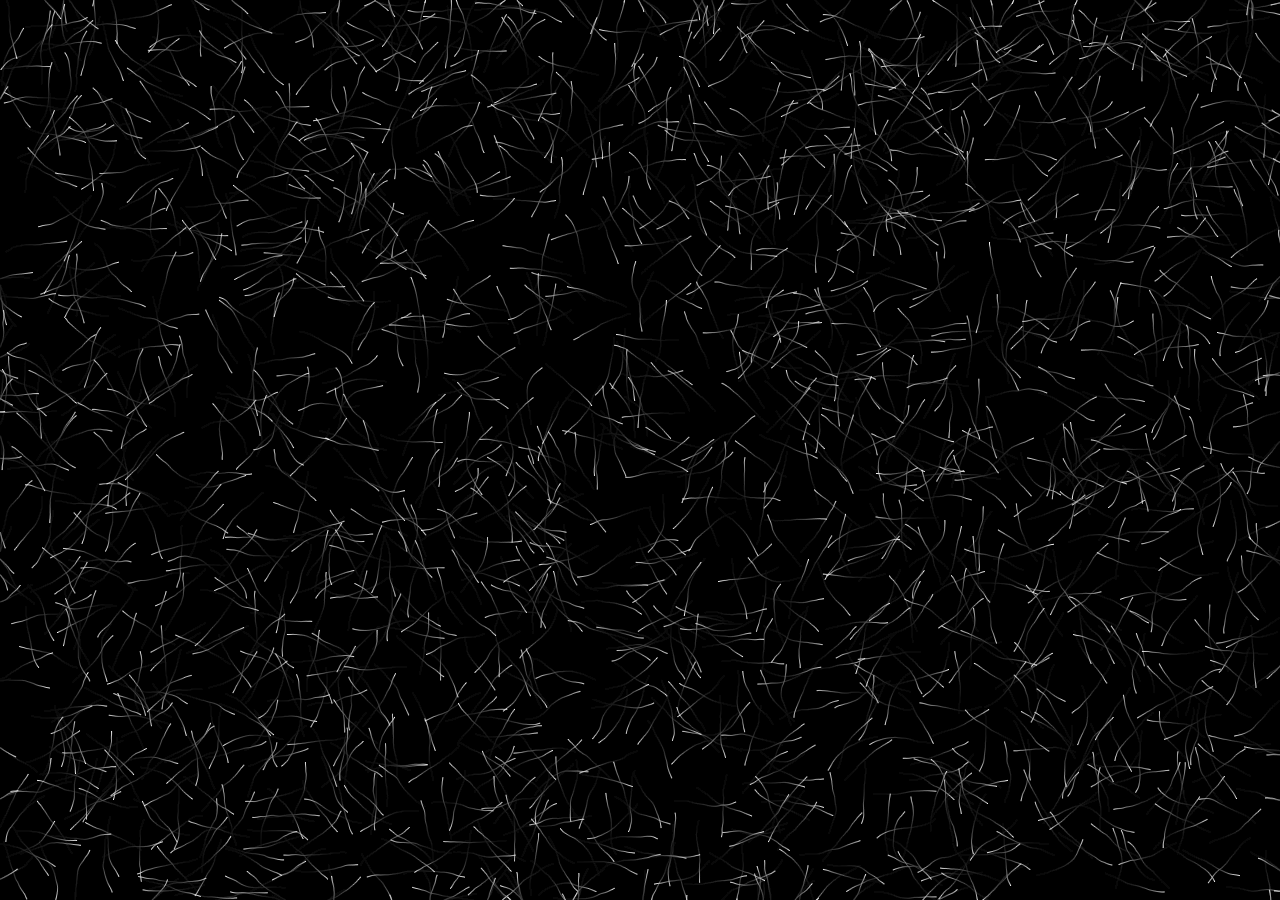
==== index.html @ c7ba84d1 "Create index.html" ====
<!DOCTYPE html>
<html>
<head>
  <style>
    body { margin:0; background:black; }
    canvas { display:block; }
  </style>
</head>
<body>
<canvas id="c"></canvas>
<script>
const canvas = document.getElementById("c");
const ctx = canvas.getContext("2d");

canvas.width = window.innerWidth;
canvas.height = window.innerHeight;

const agents = [];
const numAgents = 2000;

for(let i=0;i<numAgents;i++){
  agents.push({
    x: Math.random()*canvas.width,
    y: Math.random()*canvas.height,
    angle: Math.random()*Math.PI*2
  });
}

function update(){
  ctx.fillStyle = "rgba(0,0,0,0.05)";
  ctx.fillRect(0,0,canvas.width,canvas.height);

  ctx.fillStyle = "white";

  agents.forEach(a=>{
    a.x += Math.cos(a.angle);
    a.y += Math.sin(a.angle);

    if(a.x<0||a.x>canvas.width||a.y<0||a.y>canvas.height){
      a.angle += Math.PI;
    }

    a.angle += (Math.random()-0.5)*0.2;

    ctx.fillRect(a.x,a.y,1,1);
  });

  requestAnimationFrame(update);
}

update();
</script>
</body>
</html>
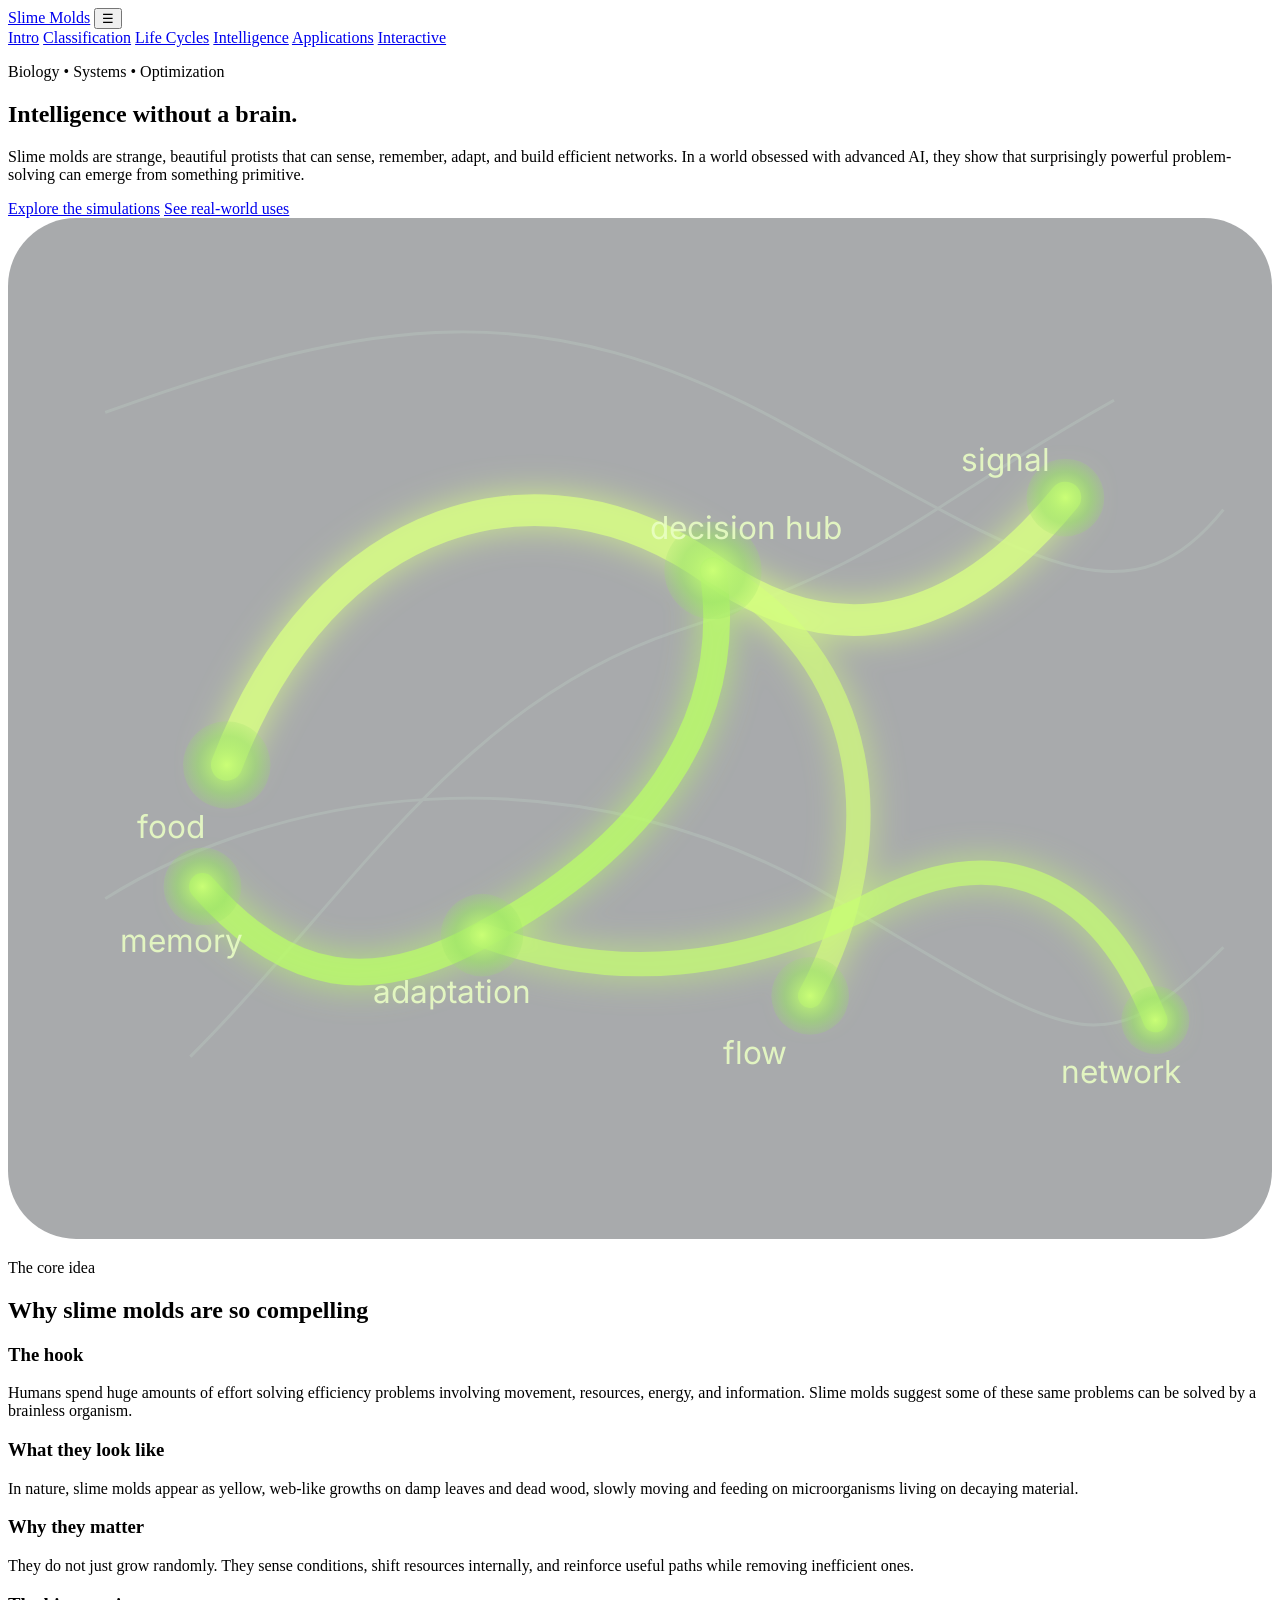
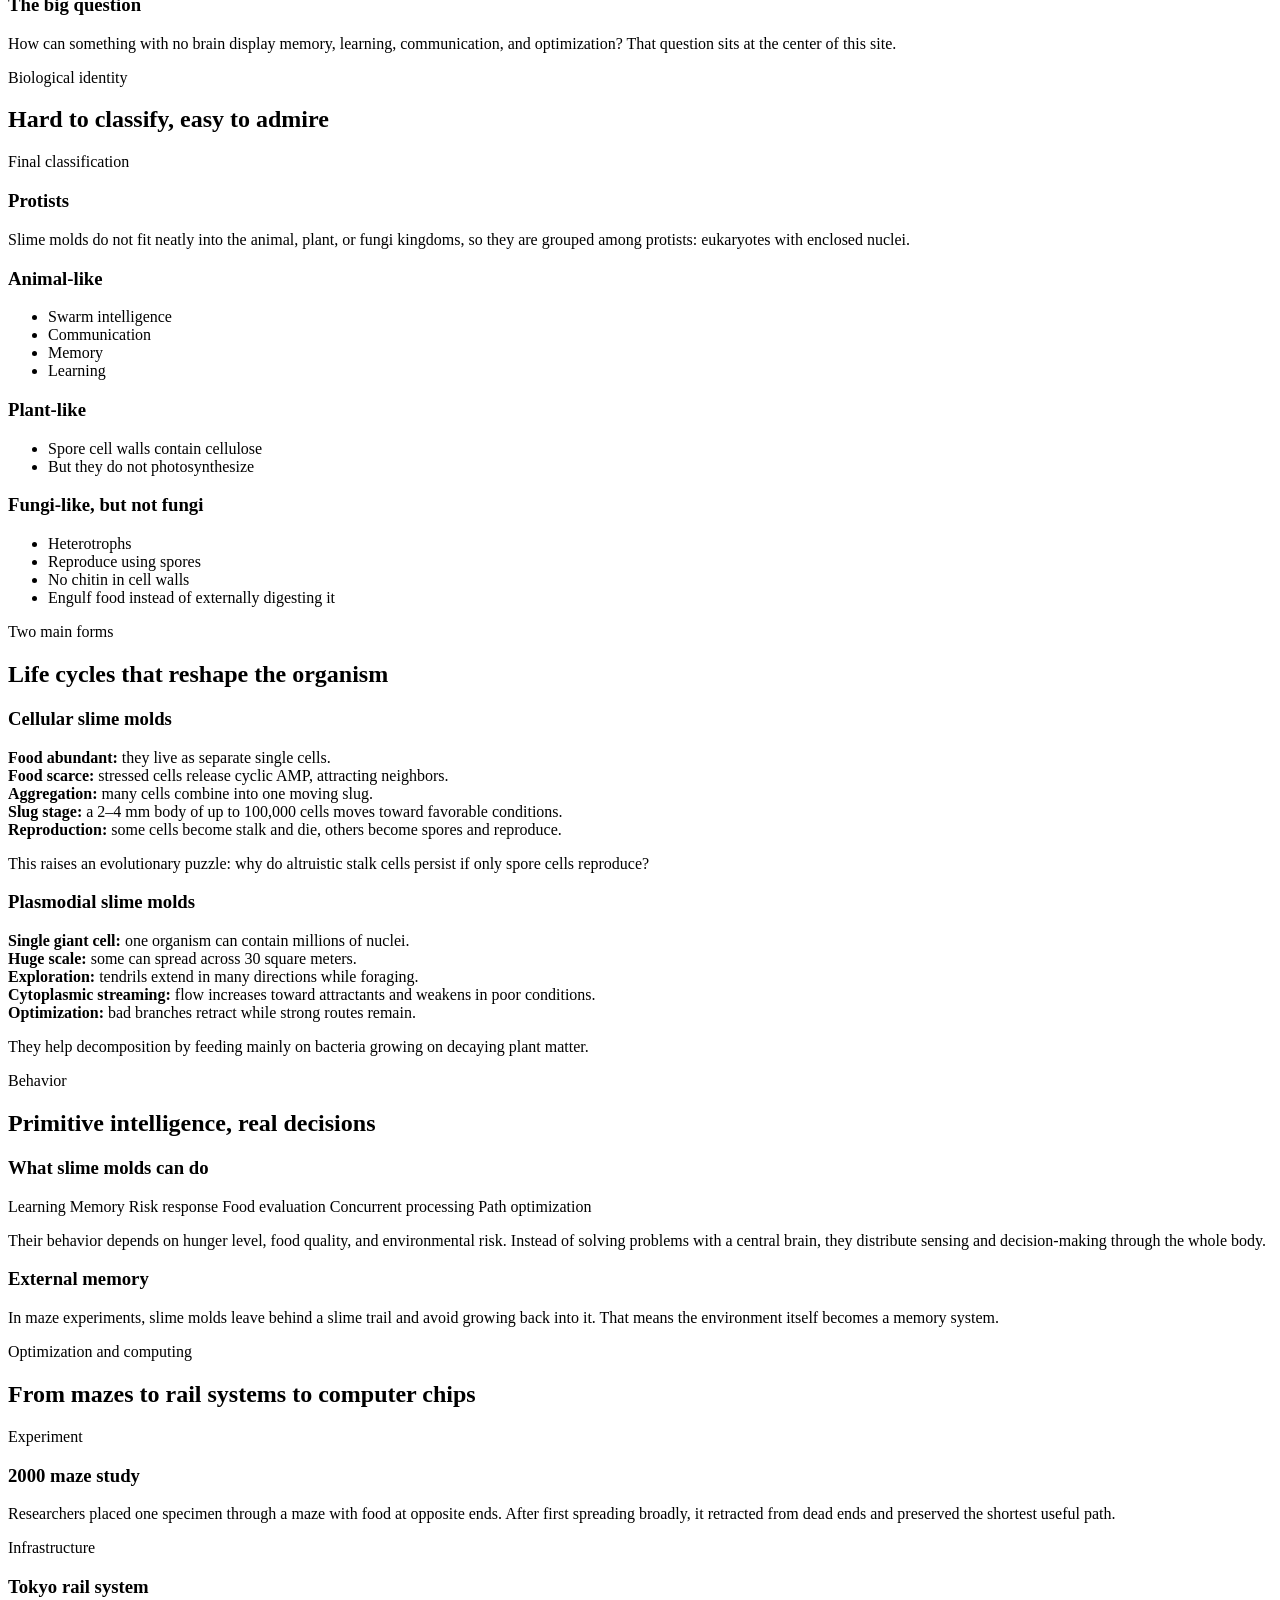
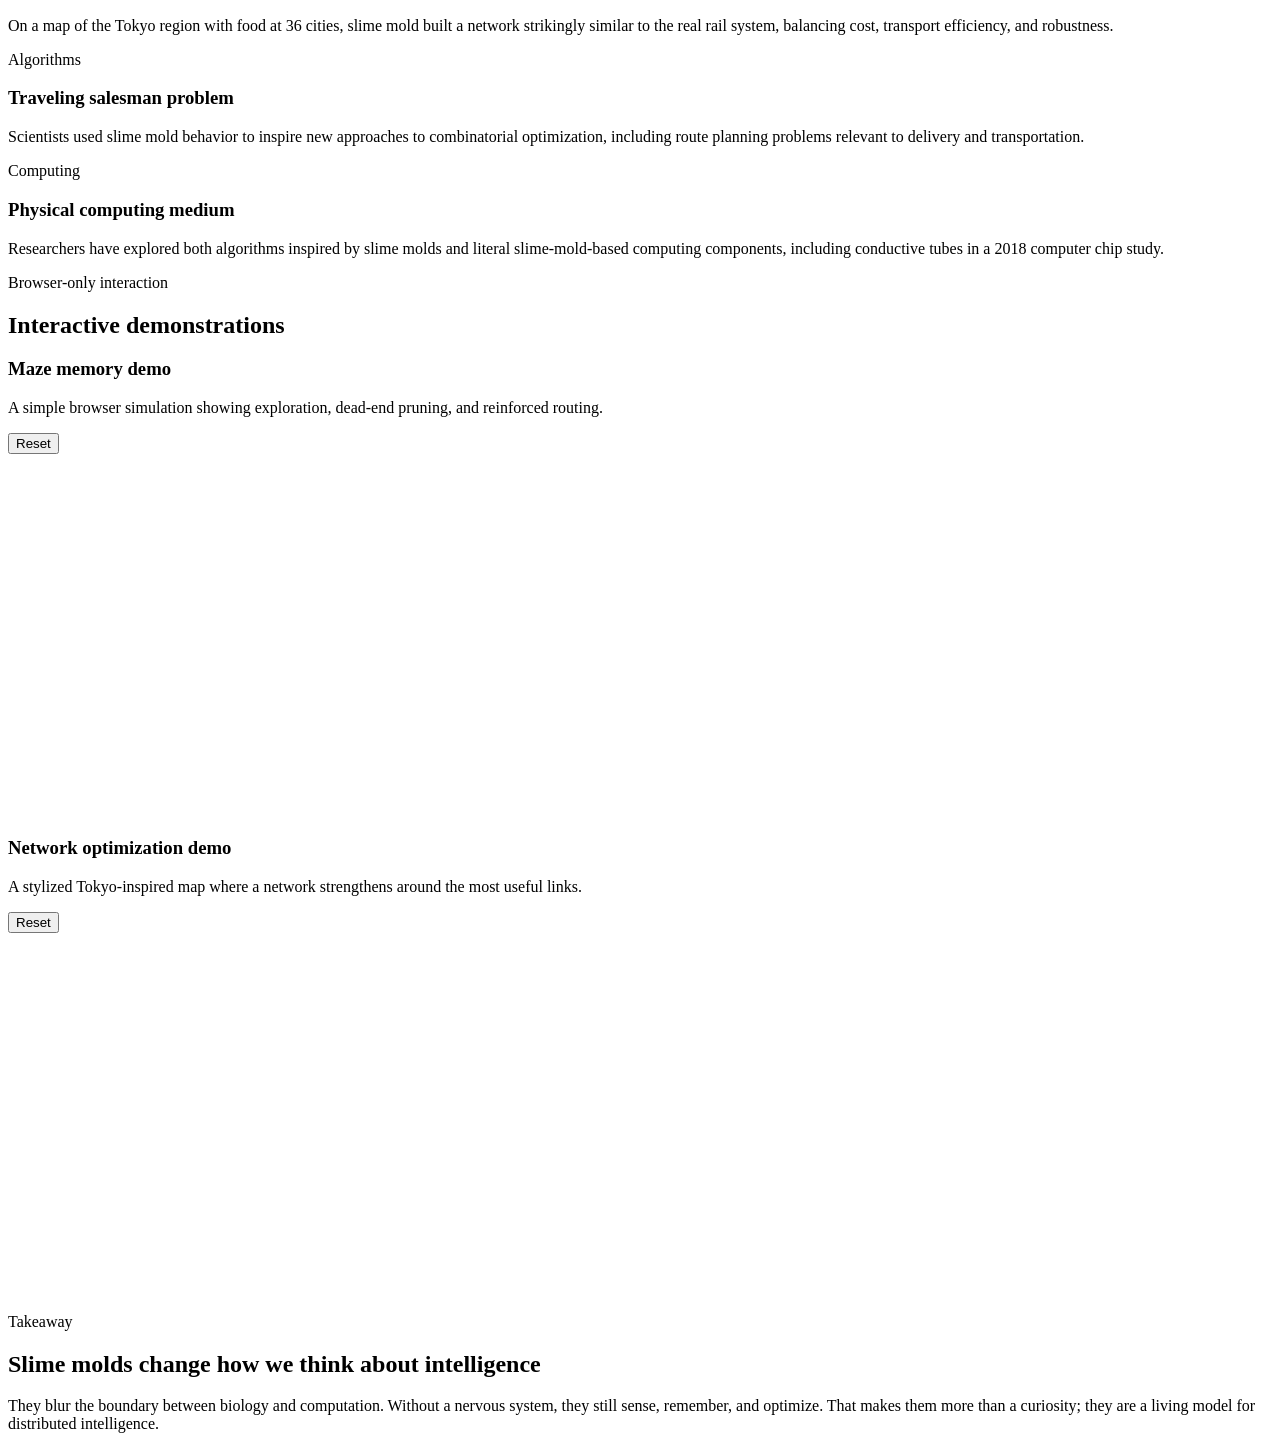
==== commit 193f468c: "Update index.html" ====
--- a/index.html
+++ b/index.html
@@ -1,54 +1,301 @@
 <!DOCTYPE html>
-<html>
+<html lang="en">
 <head>
-  <style>
-    body { margin:0; background:black; }
-    canvas { display:block; }
-  </style>
+  <meta charset="UTF-8" />
+  <meta name="viewport" content="width=device-width, initial-scale=1.0" />
+  <title>Slime Molds — Intelligence Without a Brain</title>
+  <meta name="description" content="A fully static GitHub Pages website about slime molds, their biology, intelligence, and real-world optimization applications." />
+  <link rel="preconnect" href="https://fonts.googleapis.com">
+  <link rel="preconnect" href="https://fonts.gstatic.com" crossorigin>
+  <link href="https://fonts.googleapis.com/css2?family=Inter:wght@400;500;600;700;800&display=swap" rel="stylesheet">
+  <link rel="stylesheet" href="style.css" />
 </head>
 <body>
-<canvas id="c"></canvas>
-<script>
-const canvas = document.getElementById("c");
-const ctx = canvas.getContext("2d");
-
-canvas.width = window.innerWidth;
-canvas.height = window.innerHeight;
-
-const agents = [];
-const numAgents = 2000;
-
-for(let i=0;i<numAgents;i++){
-  agents.push({
-    x: Math.random()*canvas.width,
-    y: Math.random()*canvas.height,
-    angle: Math.random()*Math.PI*2
-  });
-}
-
-function update(){
-  ctx.fillStyle = "rgba(0,0,0,0.05)";
-  ctx.fillRect(0,0,canvas.width,canvas.height);
-
-  ctx.fillStyle = "white";
-
-  agents.forEach(a=>{
-    a.x += Math.cos(a.angle);
-    a.y += Math.sin(a.angle);
-
-    if(a.x<0||a.x>canvas.width||a.y<0||a.y>canvas.height){
-      a.angle += Math.PI;
-    }
-
-    a.angle += (Math.random()-0.5)*0.2;
-
-    ctx.fillRect(a.x,a.y,1,1);
-  });
-
-  requestAnimationFrame(update);
-}
-
-update();
-</script>
+  <div class="page-glow page-glow-1"></div>
+  <div class="page-glow page-glow-2"></div>
+
+  <header class="site-header">
+    <a class="brand" href="#top">Slime Molds</a>
+    <button class="nav-toggle" id="navToggle" aria-label="Toggle navigation">☰</button>
+    <nav class="site-nav" id="siteNav">
+      <a href="#intro">Intro</a>
+      <a href="#classification">Classification</a>
+      <a href="#life-cycles">Life Cycles</a>
+      <a href="#intelligence">Intelligence</a>
+      <a href="#applications">Applications</a>
+      <a href="#interactive">Interactive</a>
+    </nav>
+  </header>
+
+  <main id="top">
+    <section class="hero section">
+      <div class="hero-copy">
+        <p class="eyebrow">Biology • Systems • Optimization</p>
+        <h1>Intelligence without a brain.</h1>
+        <p class="lead">
+          Slime molds are strange, beautiful protists that can sense, remember, adapt, and build efficient networks.
+          In a world obsessed with advanced AI, they show that surprisingly powerful problem-solving can emerge from something primitive.
+        </p>
+        <div class="hero-actions">
+          <a class="button button-primary" href="#interactive">Explore the simulations</a>
+          <a class="button button-secondary" href="#applications">See real-world uses</a>
+        </div>
+      </div>
+
+      <div class="hero-visual glass-card">
+        <svg viewBox="0 0 520 420" role="img" aria-label="Abstract slime mold network illustration" class="hero-svg">
+          <defs>
+            <radialGradient id="blobGlow" cx="50%" cy="50%" r="60%">
+              <stop offset="0%" stop-color="rgba(202,255,117,0.95)" />
+              <stop offset="55%" stop-color="rgba(151,224,102,0.55)" />
+              <stop offset="100%" stop-color="rgba(151,224,102,0)" />
+            </radialGradient>
+            <filter id="softGlow">
+              <feGaussianBlur stdDeviation="7" result="blur" />
+              <feMerge>
+                <feMergeNode in="blur" />
+                <feMergeNode in="SourceGraphic" />
+              </feMerge>
+            </filter>
+          </defs>
+
+          <rect width="520" height="420" rx="28" fill="rgba(6, 12, 18, 0.35)"></rect>
+          <g opacity="0.15">
+            <path d="M40 80 C150 40, 220 30, 320 85 S460 170, 500 120" fill="none" stroke="#d7ffe2" stroke-width="1.2"/>
+            <path d="M40 280 C120 230, 240 220, 340 280 S450 350, 500 300" fill="none" stroke="#d7ffe2" stroke-width="1.2"/>
+            <path d="M75 345 C140 280, 185 200, 275 170 S375 120, 455 75" fill="none" stroke="#d7ffe2" stroke-width="1.2"/>
+          </g>
+
+          <g filter="url(#softGlow)">
+            <path d="M90 225 C130 120, 220 95, 290 145 C340 180, 390 170, 435 115" fill="none" stroke="#d9ff84" stroke-width="13" stroke-linecap="round" opacity="0.75"/>
+            <path d="M290 145 C300 210, 260 260, 195 295 C150 320, 115 315, 80 275" fill="none" stroke="#bbff67" stroke-width="11" stroke-linecap="round" opacity="0.7"/>
+            <path d="M290 145 C355 180, 365 255, 330 320" fill="none" stroke="#d3ff7b" stroke-width="10" stroke-linecap="round" opacity="0.62"/>
+            <path d="M195 295 C250 315, 302 310, 360 280 C410 255, 450 275, 472 330" fill="none" stroke="#c7ff72" stroke-width="10" stroke-linecap="round" opacity="0.65"/>
+          </g>
+
+          <g>
+            <circle cx="90" cy="225" r="18" fill="url(#blobGlow)"></circle>
+            <circle cx="290" cy="145" r="20" fill="url(#blobGlow)"></circle>
+            <circle cx="435" cy="115" r="16" fill="url(#blobGlow)"></circle>
+            <circle cx="80" cy="275" r="16" fill="url(#blobGlow)"></circle>
+            <circle cx="195" cy="295" r="17" fill="url(#blobGlow)"></circle>
+            <circle cx="330" cy="320" r="16" fill="url(#blobGlow)"></circle>
+            <circle cx="472" cy="330" r="14" fill="url(#blobGlow)"></circle>
+          </g>
+
+          <g fill="#eaffc5" font-size="13" font-family="Inter, sans-serif" opacity="0.88">
+            <text x="53" y="255">food</text>
+            <text x="264" y="132">decision hub</text>
+            <text x="392" y="104">signal</text>
+            <text x="46" y="302">memory</text>
+            <text x="150" y="323">adaptation</text>
+            <text x="294" y="348">flow</text>
+            <text x="433" y="356">network</text>
+          </g>
+        </svg>
+      </div>
+    </section>
+
+    <section class="section" id="intro">
+      <div class="section-heading">
+        <p class="eyebrow">The core idea</p>
+        <h2>Why slime molds are so compelling</h2>
+      </div>
+      <div class="grid two-col">
+        <article class="glass-card feature-card">
+          <h3>The hook</h3>
+          <p>Humans spend huge amounts of effort solving efficiency problems involving movement, resources, energy, and information. Slime molds suggest some of these same problems can be solved by a brainless organism.</p>
+        </article>
+        <article class="glass-card feature-card">
+          <h3>What they look like</h3>
+          <p>In nature, slime molds appear as yellow, web-like growths on damp leaves and dead wood, slowly moving and feeding on microorganisms living on decaying material.</p>
+        </article>
+        <article class="glass-card feature-card">
+          <h3>Why they matter</h3>
+          <p>They do not just grow randomly. They sense conditions, shift resources internally, and reinforce useful paths while removing inefficient ones.</p>
+        </article>
+        <article class="glass-card feature-card">
+          <h3>The big question</h3>
+          <p>How can something with no brain display memory, learning, communication, and optimization? That question sits at the center of this site.</p>
+        </article>
+      </div>
+    </section>
+
+    <section class="section" id="classification">
+      <div class="section-heading">
+        <p class="eyebrow">Biological identity</p>
+        <h2>Hard to classify, easy to admire</h2>
+      </div>
+      <div class="classification-layout">
+        <div class="glass-card classification-center">
+          <span class="tiny-label">Final classification</span>
+          <h3>Protists</h3>
+          <p>Slime molds do not fit neatly into the animal, plant, or fungi kingdoms, so they are grouped among protists: eukaryotes with enclosed nuclei.</p>
+        </div>
+
+        <article class="glass-card orbit-card orbit-animal">
+          <h3>Animal-like</h3>
+          <ul>
+            <li>Swarm intelligence</li>
+            <li>Communication</li>
+            <li>Memory</li>
+            <li>Learning</li>
+          </ul>
+        </article>
+
+        <article class="glass-card orbit-card orbit-plant">
+          <h3>Plant-like</h3>
+          <ul>
+            <li>Spore cell walls contain cellulose</li>
+            <li>But they do not photosynthesize</li>
+          </ul>
+        </article>
+
+        <article class="glass-card orbit-card orbit-fungi">
+          <h3>Fungi-like, but not fungi</h3>
+          <ul>
+            <li>Heterotrophs</li>
+            <li>Reproduce using spores</li>
+            <li>No chitin in cell walls</li>
+            <li>Engulf food instead of externally digesting it</li>
+          </ul>
+        </article>
+      </div>
+    </section>
+
+    <section class="section" id="life-cycles">
+      <div class="section-heading">
+        <p class="eyebrow">Two main forms</p>
+        <h2>Life cycles that reshape the organism</h2>
+      </div>
+      <div class="grid two-col equal-height">
+        <article class="glass-card timeline-card">
+          <h3>Cellular slime molds</h3>
+          <div class="timeline">
+            <div class="timeline-item"><span class="timeline-dot"></span><div><strong>Food abundant:</strong> they live as separate single cells.</div></div>
+            <div class="timeline-item"><span class="timeline-dot"></span><div><strong>Food scarce:</strong> stressed cells release cyclic AMP, attracting neighbors.</div></div>
+            <div class="timeline-item"><span class="timeline-dot"></span><div><strong>Aggregation:</strong> many cells combine into one moving slug.</div></div>
+            <div class="timeline-item"><span class="timeline-dot"></span><div><strong>Slug stage:</strong> a 2–4 mm body of up to 100,000 cells moves toward favorable conditions.</div></div>
+            <div class="timeline-item"><span class="timeline-dot"></span><div><strong>Reproduction:</strong> some cells become stalk and die, others become spores and reproduce.</div></div>
+          </div>
+          <p class="small-note">This raises an evolutionary puzzle: why do altruistic stalk cells persist if only spore cells reproduce?</p>
+        </article>
+
+        <article class="glass-card timeline-card">
+          <h3>Plasmodial slime molds</h3>
+          <div class="timeline">
+            <div class="timeline-item"><span class="timeline-dot"></span><div><strong>Single giant cell:</strong> one organism can contain millions of nuclei.</div></div>
+            <div class="timeline-item"><span class="timeline-dot"></span><div><strong>Huge scale:</strong> some can spread across 30 square meters.</div></div>
+            <div class="timeline-item"><span class="timeline-dot"></span><div><strong>Exploration:</strong> tendrils extend in many directions while foraging.</div></div>
+            <div class="timeline-item"><span class="timeline-dot"></span><div><strong>Cytoplasmic streaming:</strong> flow increases toward attractants and weakens in poor conditions.</div></div>
+            <div class="timeline-item"><span class="timeline-dot"></span><div><strong>Optimization:</strong> bad branches retract while strong routes remain.</div></div>
+          </div>
+          <p class="small-note">They help decomposition by feeding mainly on bacteria growing on decaying plant matter.</p>
+        </article>
+      </div>
+    </section>
+
+    <section class="section" id="intelligence">
+      <div class="section-heading">
+        <p class="eyebrow">Behavior</p>
+        <h2>Primitive intelligence, real decisions</h2>
+      </div>
+      <div class="intelligence-panel glass-card">
+        <div>
+          <h3>What slime molds can do</h3>
+          <div class="tag-row">
+            <span class="tag">Learning</span>
+            <span class="tag">Memory</span>
+            <span class="tag">Risk response</span>
+            <span class="tag">Food evaluation</span>
+            <span class="tag">Concurrent processing</span>
+            <span class="tag">Path optimization</span>
+          </div>
+          <p>
+            Their behavior depends on hunger level, food quality, and environmental risk. Instead of solving problems with a central brain,
+            they distribute sensing and decision-making through the whole body.
+          </p>
+        </div>
+        <div class="memory-box">
+          <h3>External memory</h3>
+          <p>
+            In maze experiments, slime molds leave behind a slime trail and avoid growing back into it. That means the environment itself becomes a memory system.
+          </p>
+        </div>
+      </div>
+    </section>
+
+    <section class="section" id="applications">
+      <div class="section-heading">
+        <p class="eyebrow">Optimization and computing</p>
+        <h2>From mazes to rail systems to computer chips</h2>
+      </div>
+      <div class="applications-grid">
+        <article class="glass-card app-card">
+          <span class="tiny-label">Experiment</span>
+          <h3>2000 maze study</h3>
+          <p>Researchers placed one specimen through a maze with food at opposite ends. After first spreading broadly, it retracted from dead ends and preserved the shortest useful path.</p>
+        </article>
+        <article class="glass-card app-card">
+          <span class="tiny-label">Infrastructure</span>
+          <h3>Tokyo rail system</h3>
+          <p>On a map of the Tokyo region with food at 36 cities, slime mold built a network strikingly similar to the real rail system, balancing cost, transport efficiency, and robustness.</p>
+        </article>
+        <article class="glass-card app-card">
+          <span class="tiny-label">Algorithms</span>
+          <h3>Traveling salesman problem</h3>
+          <p>Scientists used slime mold behavior to inspire new approaches to combinatorial optimization, including route planning problems relevant to delivery and transportation.</p>
+        </article>
+        <article class="glass-card app-card">
+          <span class="tiny-label">Computing</span>
+          <h3>Physical computing medium</h3>
+          <p>Researchers have explored both algorithms inspired by slime molds and literal slime-mold-based computing components, including conductive tubes in a 2018 computer chip study.</p>
+        </article>
+      </div>
+    </section>
+
+    <section class="section" id="interactive">
+      <div class="section-heading">
+        <p class="eyebrow">Browser-only interaction</p>
+        <h2>Interactive demonstrations</h2>
+      </div>
+
+      <div class="grid two-col equal-height">
+        <article class="glass-card interactive-card">
+          <div class="card-topline">
+            <div>
+              <h3>Maze memory demo</h3>
+              <p class="small-note">A simple browser simulation showing exploration, dead-end pruning, and reinforced routing.</p>
+            </div>
+            <button class="button button-secondary small-button" id="resetMaze">Reset</button>
+          </div>
+          <canvas id="mazeCanvas" width="540" height="360" aria-label="Maze simulation canvas"></canvas>
+        </article>
+
+        <article class="glass-card interactive-card">
+          <div class="card-topline">
+            <div>
+              <h3>Network optimization demo</h3>
+              <p class="small-note">A stylized Tokyo-inspired map where a network strengthens around the most useful links.</p>
+            </div>
+            <button class="button button-secondary small-button" id="resetNetwork">Reset</button>
+          </div>
+          <canvas id="networkCanvas" width="540" height="360" aria-label="Network optimization canvas"></canvas>
+        </article>
+      </div>
+    </section>
+
+    <section class="section conclusion">
+      <div class="glass-card conclusion-card">
+        <p class="eyebrow">Takeaway</p>
+        <h2>Slime molds change how we think about intelligence</h2>
+        <p>
+          They blur the boundary between biology and computation. Without a nervous system, they still sense, remember, and optimize. That makes them more than a curiosity; they are a living model for distributed intelligence.
+        </p>
+      </div>
+    </section>
+  </main>
+
+  <script src="script.js"></script>
 </body>
 </html>
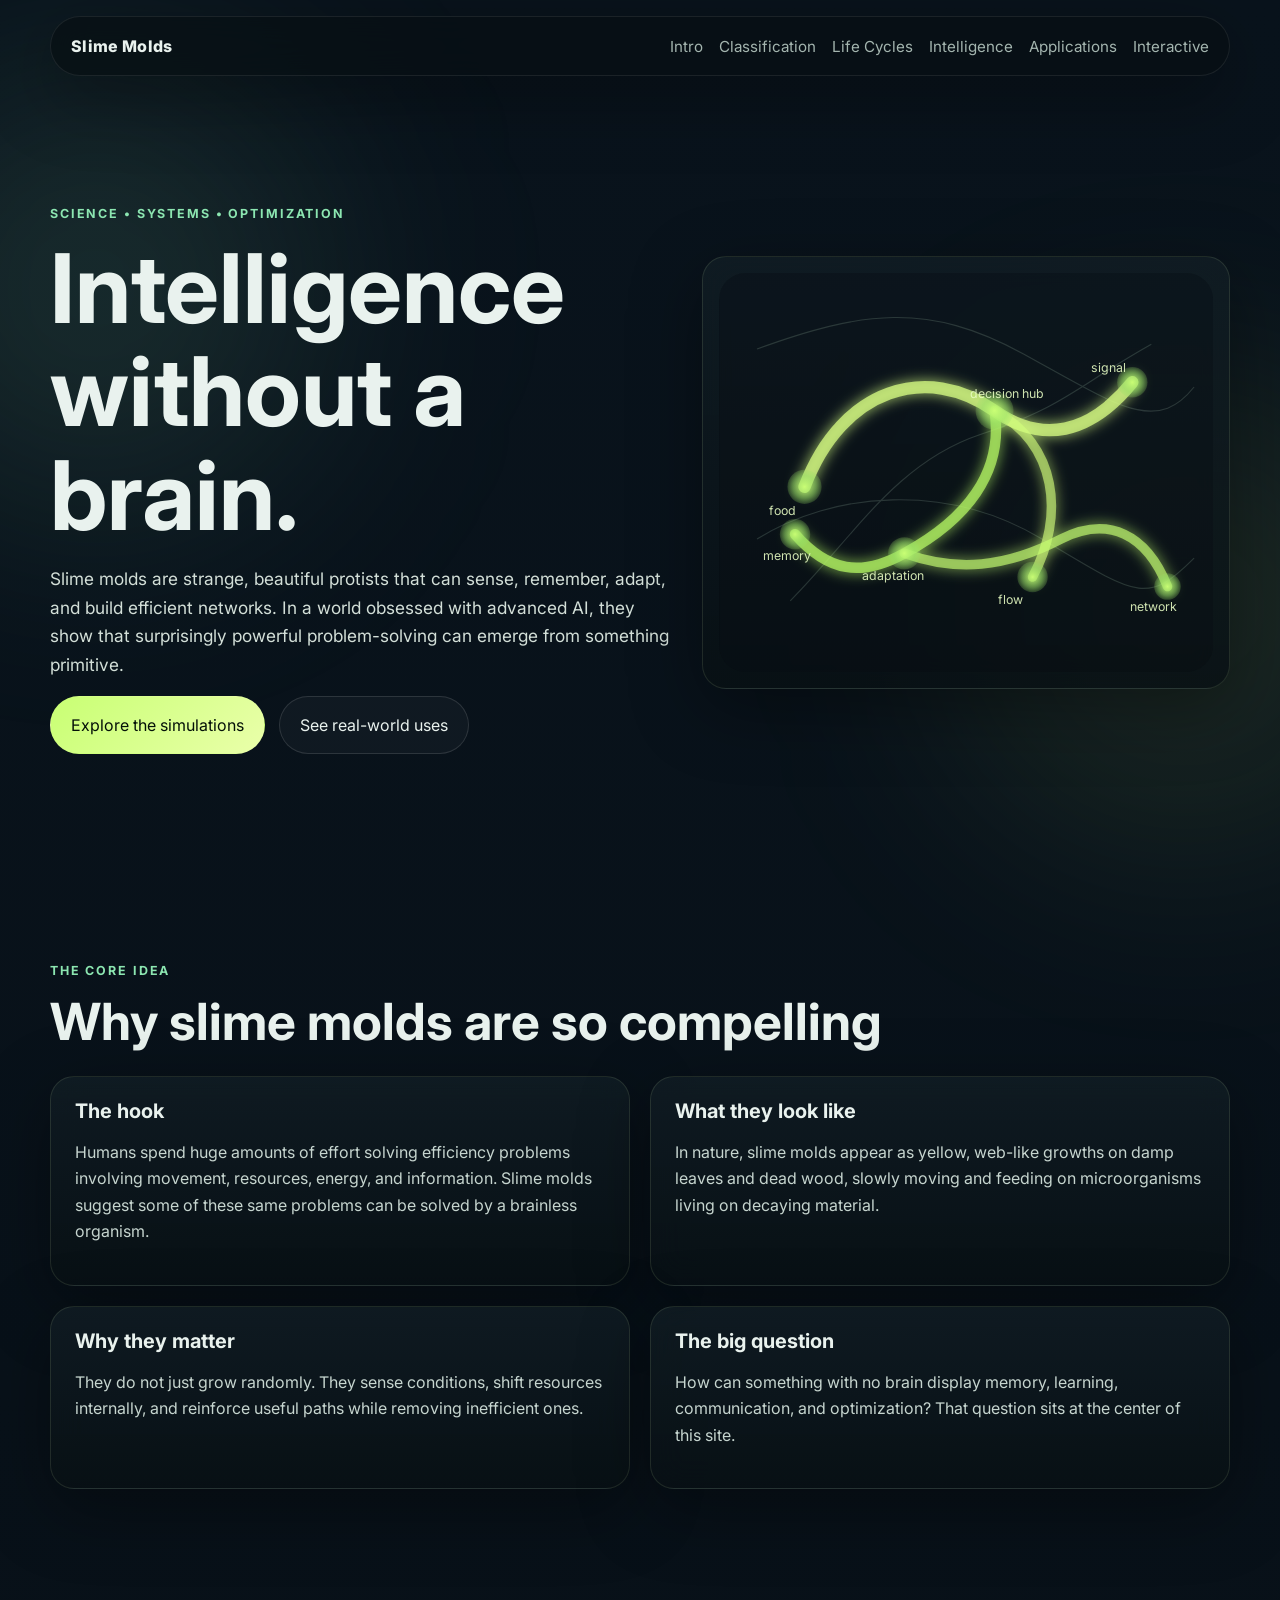
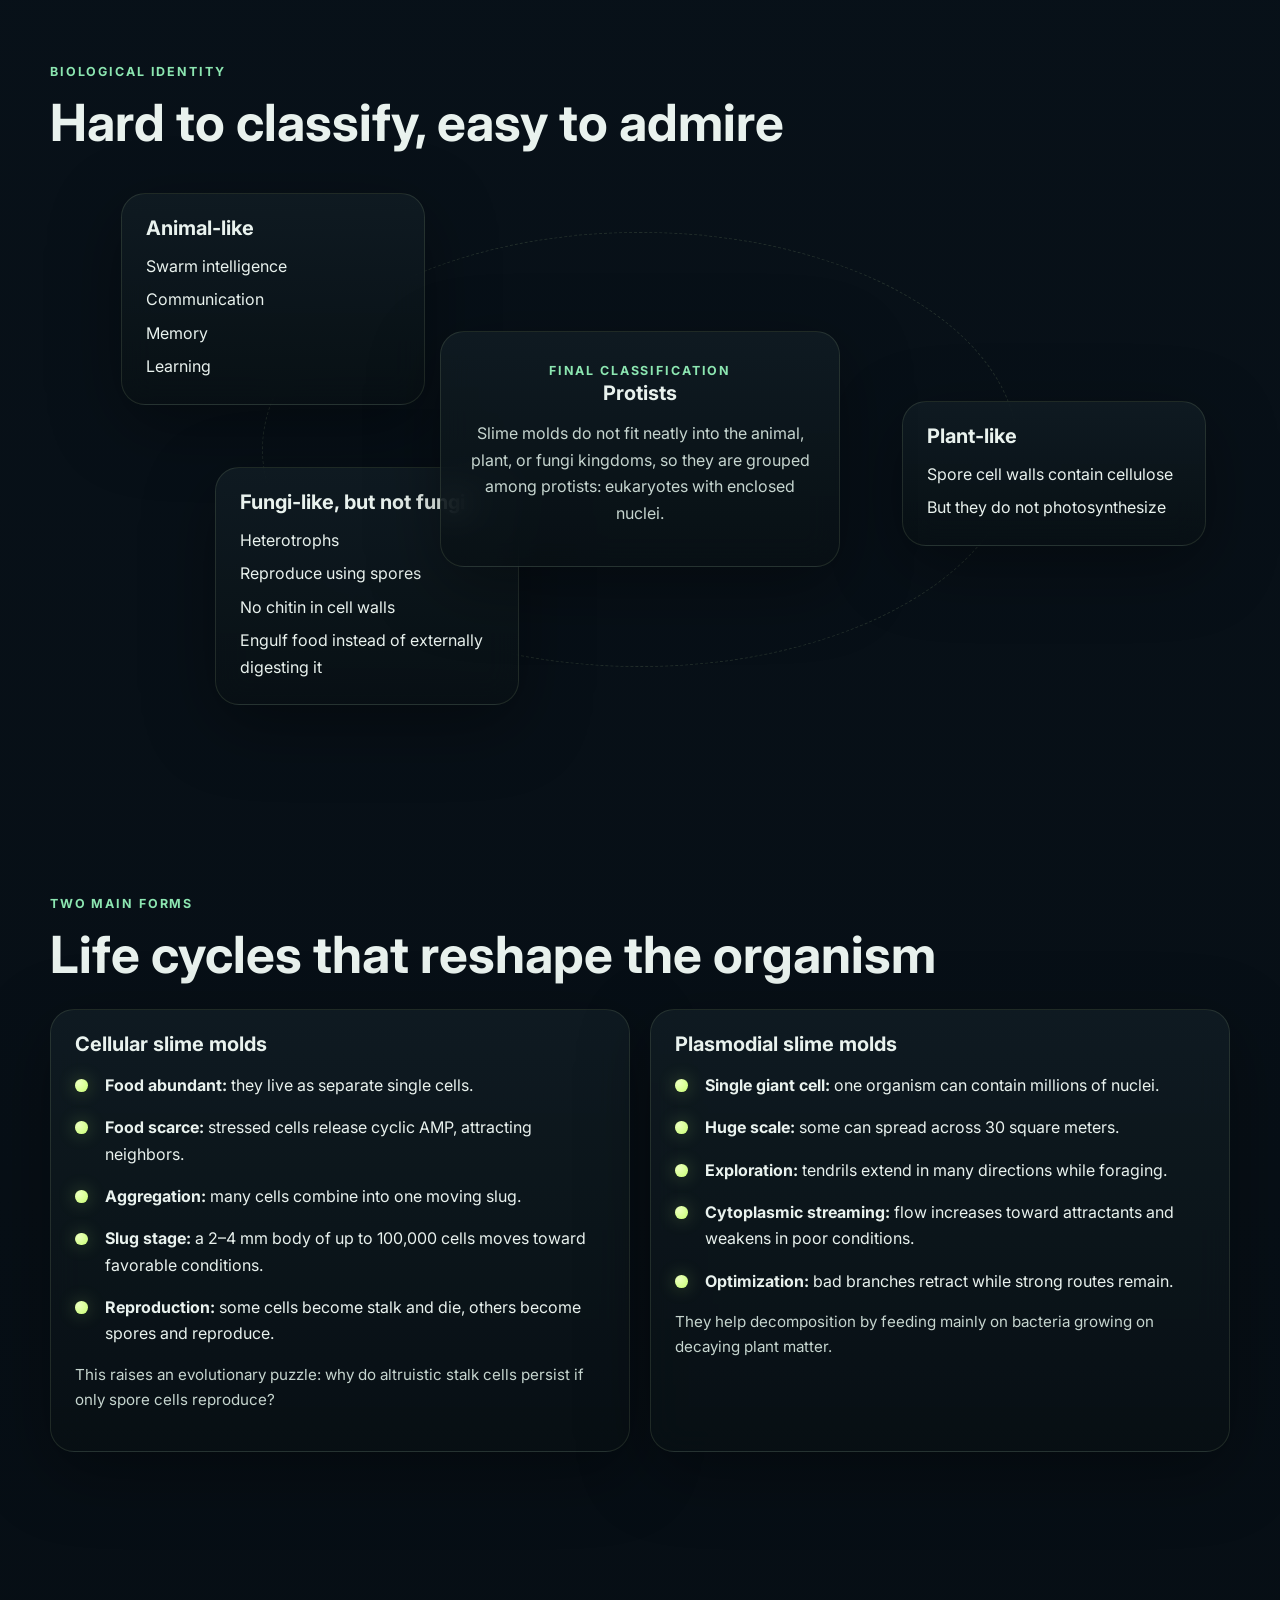
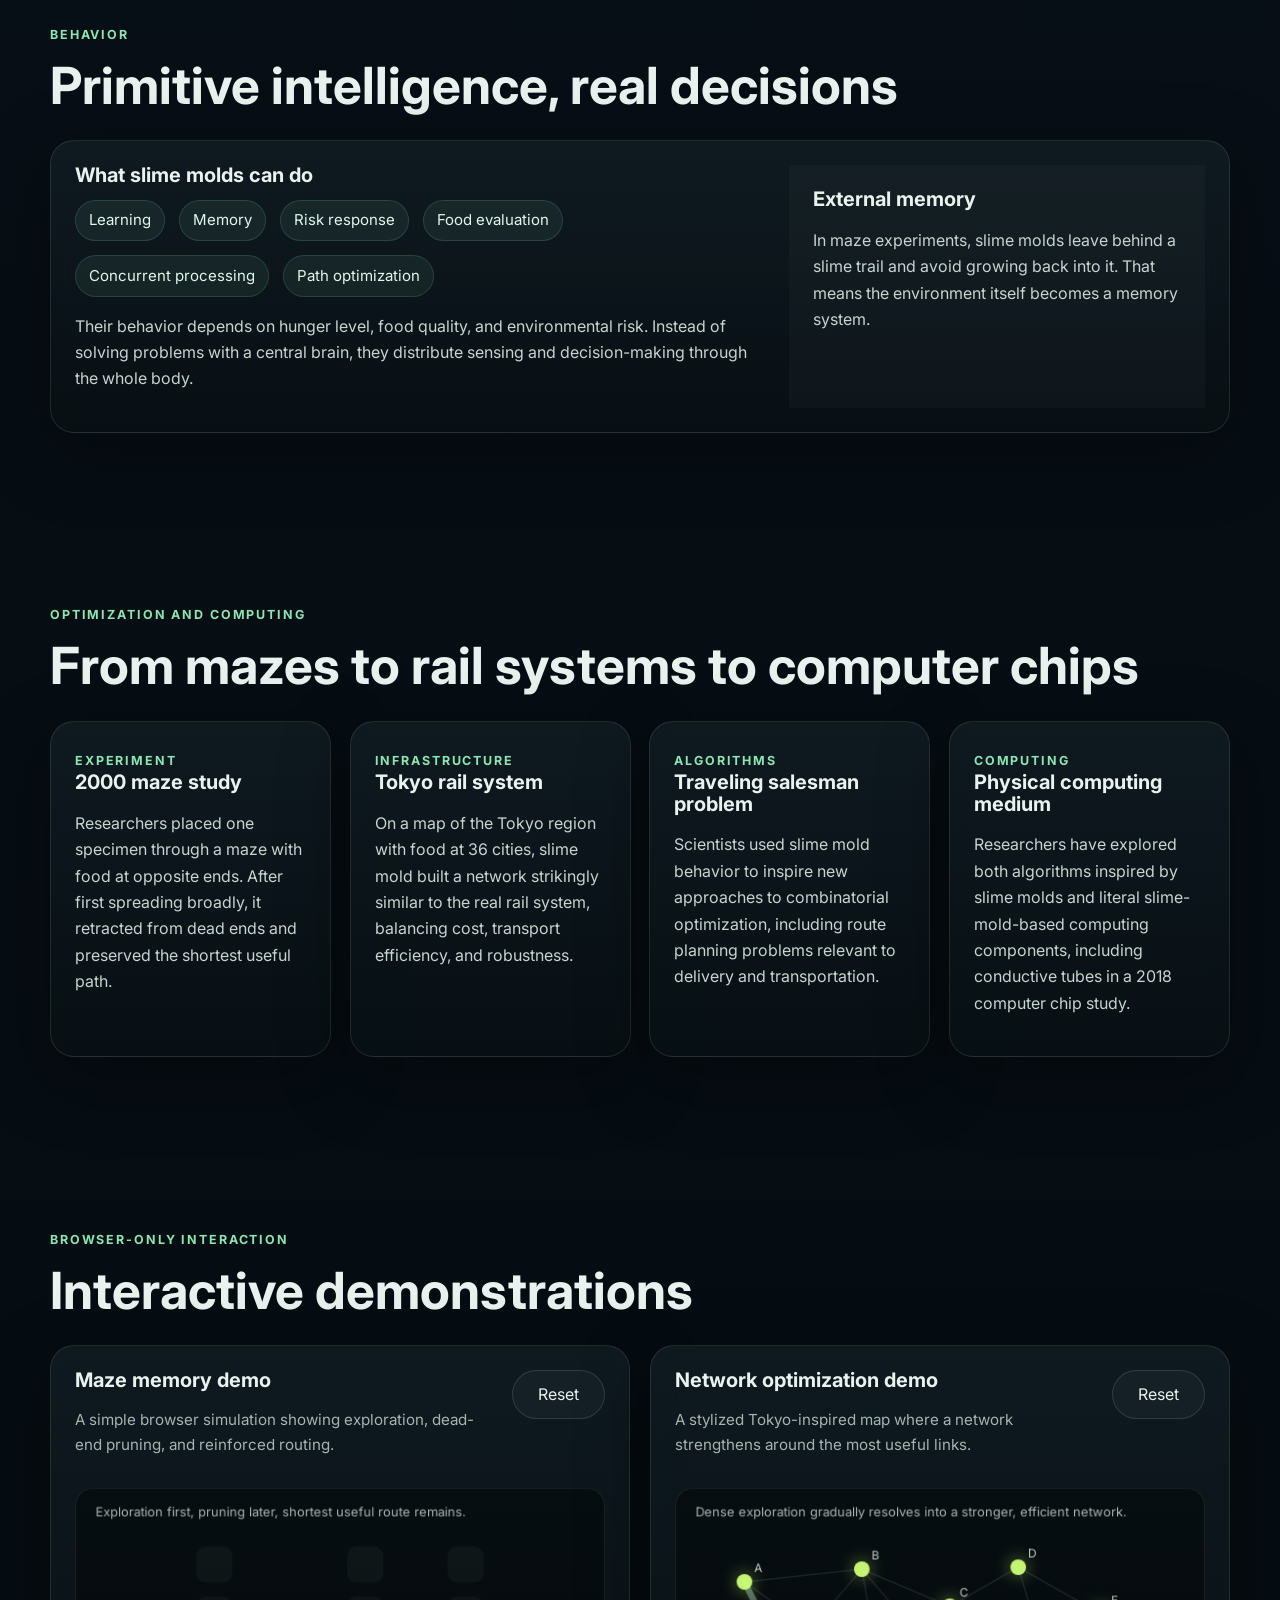
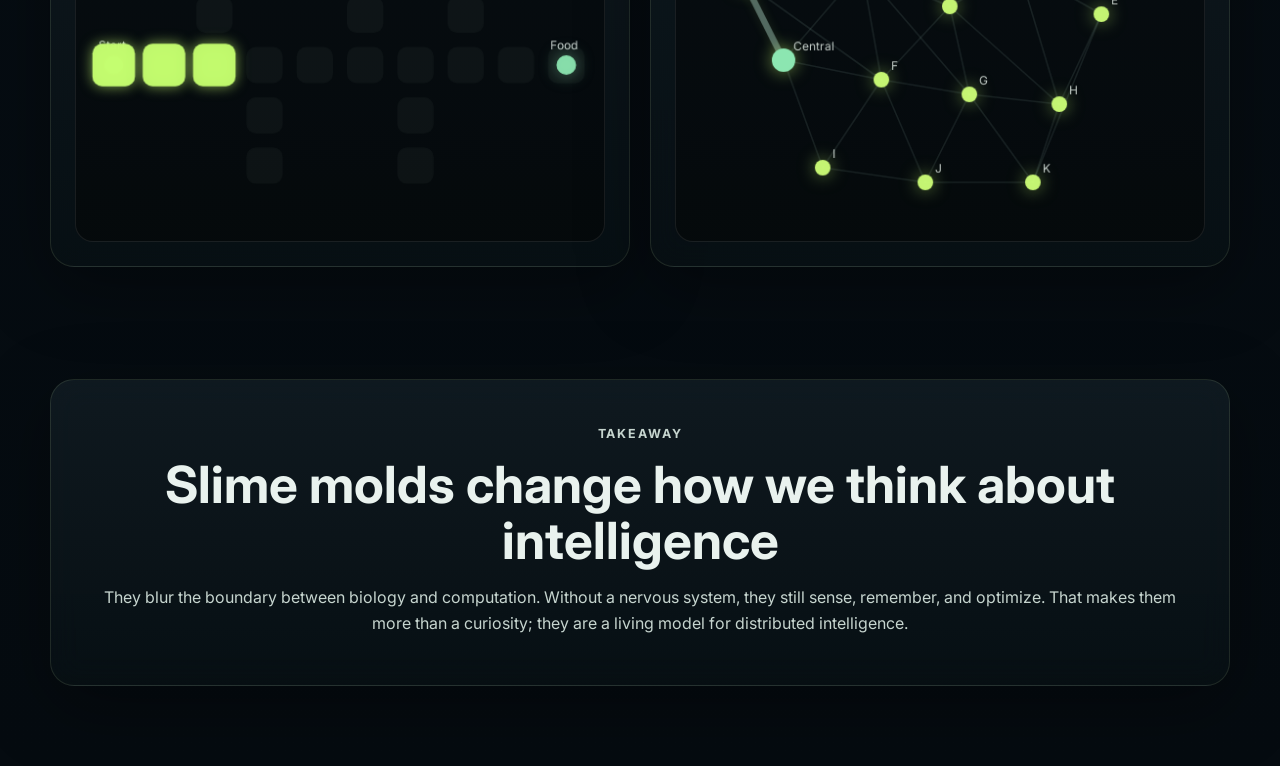
==== commit 31f7a3f9: "Update index.html" ====
--- a/index.html
+++ b/index.html
@@ -30,7 +30,7 @@
   <main id="top">
     <section class="hero section">
       <div class="hero-copy">
-        <p class="eyebrow">Biology • Systems • Optimization</p>
+        <p class="eyebrow">Science • Systems • Optimization</p>
         <h1>Intelligence without a brain.</h1>
         <p class="lead">
           Slime molds are strange, beautiful protists that can sense, remember, adapt, and build efficient networks.
--- a/style.css
+++ b/style.css
@@ -0,0 +1,464 @@
+:root {
+  --bg: #071017;
+  --bg-deep: #040a0f;
+  --card: rgba(15, 27, 34, 0.72);
+  --card-border: rgba(221, 255, 181, 0.11);
+  --text: #e9f2ee;
+  --muted: #a4b5af;
+  --accent: #c8ff73;
+  --accent-2: #8ce6b1;
+  --shadow: 0 20px 70px rgba(0, 0, 0, 0.35);
+  --radius: 24px;
+  --max-width: 1180px;
+}
+
+* {
+  box-sizing: border-box;
+}
+
+html {
+  scroll-behavior: smooth;
+}
+
+body {
+  margin: 0;
+  font-family: 'Inter', system-ui, -apple-system, BlinkMacSystemFont, 'Segoe UI', sans-serif;
+  background:
+    radial-gradient(circle at 20% 20%, rgba(140, 230, 177, 0.12), transparent 0 28%),
+    radial-gradient(circle at 80% 15%, rgba(200, 255, 115, 0.08), transparent 0 18%),
+    linear-gradient(180deg, #09131c 0%, #050b10 100%);
+  color: var(--text);
+  min-height: 100vh;
+  line-height: 1.65;
+}
+
+img,
+canvas,
+svg {
+  display: block;
+  max-width: 100%;
+}
+
+.page-glow {
+  position: fixed;
+  width: 28rem;
+  height: 28rem;
+  border-radius: 50%;
+  filter: blur(120px);
+  z-index: -1;
+  pointer-events: none;
+}
+
+.page-glow-1 {
+  background: rgba(140, 230, 177, 0.12);
+  top: 4rem;
+  left: -8rem;
+}
+
+.page-glow-2 {
+  background: rgba(200, 255, 115, 0.1);
+  top: 24rem;
+  right: -8rem;
+}
+
+.site-header,
+.section,
+.site-footer {
+  width: min(calc(100% - 2rem), var(--max-width));
+  margin-inline: auto;
+}
+
+.site-header {
+  position: sticky;
+  top: 0;
+  z-index: 50;
+  display: flex;
+  align-items: center;
+  justify-content: space-between;
+  padding: 1rem 1.25rem;
+  margin-top: 1rem;
+  border: 1px solid rgba(255, 255, 255, 0.08);
+  background: rgba(8, 15, 20, 0.74);
+  backdrop-filter: blur(18px);
+  border-radius: 999px;
+  box-shadow: var(--shadow);
+}
+
+.brand {
+  color: var(--text);
+  text-decoration: none;
+  font-weight: 800;
+  letter-spacing: 0.02em;
+}
+
+.site-nav {
+  display: flex;
+  gap: 1rem;
+  align-items: center;
+}
+
+.site-nav a {
+  color: var(--muted);
+  text-decoration: none;
+  font-size: 0.95rem;
+}
+
+.site-nav a:hover,
+.site-nav a:focus-visible {
+  color: var(--text);
+}
+
+.nav-toggle {
+  display: none;
+  background: transparent;
+  border: 0;
+  color: var(--text);
+  font-size: 1.4rem;
+}
+
+.section {
+  padding: 5rem 0;
+}
+
+.hero {
+  min-height: 88vh;
+  display: grid;
+  grid-template-columns: 1.08fr 0.92fr;
+  gap: 2rem;
+  align-items: center;
+}
+
+.eyebrow,
+.tiny-label {
+  text-transform: uppercase;
+  letter-spacing: 0.15em;
+  color: var(--accent-2);
+  font-size: 0.78rem;
+  font-weight: 700;
+}
+
+h1,
+h2,
+h3 {
+  line-height: 1.08;
+  margin: 0 0 0.8rem;
+}
+
+h1 {
+  font-size: clamp(3rem, 8vw, 6rem);
+  max-width: 10ch;
+}
+
+h2 {
+  font-size: clamp(2rem, 4vw, 3.3rem);
+}
+
+h3 {
+  font-size: 1.25rem;
+}
+
+.lead {
+  max-width: 62ch;
+  color: #d3dfd8;
+  font-size: 1.08rem;
+}
+
+.hero-actions,
+.tag-row {
+  display: flex;
+  flex-wrap: wrap;
+  gap: 0.9rem;
+}
+
+.button {
+  display: inline-flex;
+  align-items: center;
+  justify-content: center;
+  border-radius: 999px;
+  padding: 0.9rem 1.25rem;
+  text-decoration: none;
+  font-weight: 700;
+  transition: transform 0.2s ease, opacity 0.2s ease, background 0.2s ease;
+  border: 1px solid transparent;
+  cursor: pointer;
+  font: inherit;
+}
+
+.button:hover,
+.button:focus-visible {
+  transform: translateY(-1px);
+}
+
+.button-primary {
+  color: #041108;
+  background: linear-gradient(135deg, var(--accent), #eaffaa);
+}
+
+.button-secondary {
+  color: var(--text);
+  border-color: rgba(255, 255, 255, 0.12);
+  background: rgba(255, 255, 255, 0.03);
+}
+
+.small-button {
+  padding: 0.65rem 0.95rem;
+  min-width: 5.8rem;
+}
+
+.glass-card {
+  background: linear-gradient(180deg, rgba(18, 30, 37, 0.76), rgba(8, 16, 20, 0.82));
+  border: 1px solid var(--card-border);
+  box-shadow: var(--shadow);
+  backdrop-filter: blur(16px);
+  border-radius: var(--radius);
+}
+
+.hero-visual {
+  padding: 1rem;
+}
+
+.hero-svg {
+  width: 100%;
+  height: auto;
+  min-height: 24rem;
+}
+
+.section-heading {
+  margin-bottom: 1.7rem;
+}
+
+.grid.two-col {
+  display: grid;
+  grid-template-columns: repeat(2, minmax(0, 1fr));
+  gap: 1.3rem;
+}
+
+.feature-card,
+.timeline-card,
+.app-card,
+.interactive-card,
+.conclusion-card,
+.classification-center,
+.orbit-card,
+.intelligence-panel,
+.memory-box {
+  padding: 1.5rem;
+}
+
+.equal-height > * {
+  height: 100%;
+}
+
+.feature-card p,
+.app-card p,
+.timeline-card p,
+.classification-center p,
+.orbit-card p,
+.memory-box p,
+.conclusion-card p,
+.intelligence-panel p {
+  color: #c6d5cf;
+}
+
+.classification-layout {
+  position: relative;
+  min-height: 34rem;
+  display: grid;
+  place-items: center;
+}
+
+.classification-layout::before {
+  content: "";
+  position: absolute;
+  inset: 10% 18%;
+  border: 1px dashed rgba(221, 255, 181, 0.12);
+  border-radius: 50%;
+}
+
+.classification-center {
+  width: min(100%, 25rem);
+  text-align: center;
+  z-index: 1;
+}
+
+.orbit-card {
+  position: absolute;
+  width: min(100%, 19rem);
+}
+
+.orbit-animal {
+  top: 1rem;
+  left: 6%;
+}
+
+.orbit-plant {
+  top: 14rem;
+  right: 2%;
+}
+
+.orbit-fungi {
+  bottom: 1rem;
+  left: 14%;
+}
+
+.orbit-card ul,
+.timeline {
+  margin: 0;
+  padding: 0;
+}
+
+.orbit-card li,
+.timeline-item {
+  list-style: none;
+}
+
+.orbit-card li + li {
+  margin-top: 0.45rem;
+}
+
+.timeline {
+  display: grid;
+  gap: 1rem;
+  margin-top: 1rem;
+}
+
+.timeline-item {
+  display: grid;
+  grid-template-columns: 1rem 1fr;
+  gap: 0.85rem;
+  align-items: start;
+}
+
+.timeline-dot {
+  margin-top: 0.45rem;
+  width: 0.8rem;
+  height: 0.8rem;
+  border-radius: 50%;
+  background: radial-gradient(circle at 30% 30%, #edffc0, var(--accent));
+  box-shadow: 0 0 18px rgba(200, 255, 115, 0.3);
+}
+
+.small-note {
+  color: var(--muted);
+  font-size: 0.95rem;
+}
+
+.intelligence-panel {
+  display: grid;
+  grid-template-columns: 1.25fr 0.75fr;
+  gap: 1.25rem;
+}
+
+.tag {
+  display: inline-flex;
+  padding: 0.45rem 0.8rem;
+  border-radius: 999px;
+  background: rgba(140, 230, 177, 0.08);
+  color: #dff8ea;
+  border: 1px solid rgba(140, 230, 177, 0.16);
+  font-size: 0.94rem;
+}
+
+.memory-box {
+  background: rgba(255, 255, 255, 0.025);
+}
+
+.applications-grid {
+  display: grid;
+  grid-template-columns: repeat(4, minmax(0, 1fr));
+  gap: 1.15rem;
+}
+
+.card-topline {
+  display: flex;
+  justify-content: space-between;
+  align-items: flex-start;
+  gap: 1rem;
+  margin-bottom: 1rem;
+}
+
+.interactive-card canvas {
+  width: 100%;
+  height: auto;
+  border-radius: 18px;
+  background:
+    radial-gradient(circle at 20% 20%, rgba(200, 255, 115, 0.05), transparent 0 22%),
+    linear-gradient(180deg, rgba(7, 13, 16, 0.95), rgba(5, 10, 12, 0.95));
+  border: 1px solid rgba(255, 255, 255, 0.08);
+}
+
+.conclusion {
+  padding-top: 2rem;
+}
+
+.conclusion-card {
+  text-align: center;
+  padding: 2rem;
+}
+
+.site-footer {
+  padding: 2.2rem 0 4rem;
+  color: var(--muted);
+  text-align: center;
+}
+
+@media (max-width: 1080px) {
+  .hero,
+  .intelligence-panel,
+  .applications-grid,
+  .grid.two-col {
+    grid-template-columns: 1fr;
+  }
+
+  .classification-layout {
+    min-height: auto;
+    display: grid;
+    grid-template-columns: 1fr;
+    gap: 1rem;
+  }
+
+  .classification-layout::before,
+  .orbit-card {
+    position: static;
+    inset: auto;
+    width: auto;
+  }
+}
+
+@media (max-width: 780px) {
+  .site-header {
+    border-radius: 24px;
+    align-items: flex-start;
+    flex-wrap: wrap;
+    gap: 0.75rem;
+  }
+
+  .nav-toggle {
+    display: block;
+  }
+
+  .site-nav {
+    width: 100%;
+    display: none;
+    flex-direction: column;
+    align-items: flex-start;
+    padding-top: 0.5rem;
+  }
+
+  .site-nav.open {
+    display: flex;
+  }
+
+  .hero {
+    min-height: auto;
+    padding-top: 3rem;
+  }
+
+  h1 {
+    max-width: 12ch;
+  }
+
+  .card-topline {
+    flex-direction: column;
+  }
+}
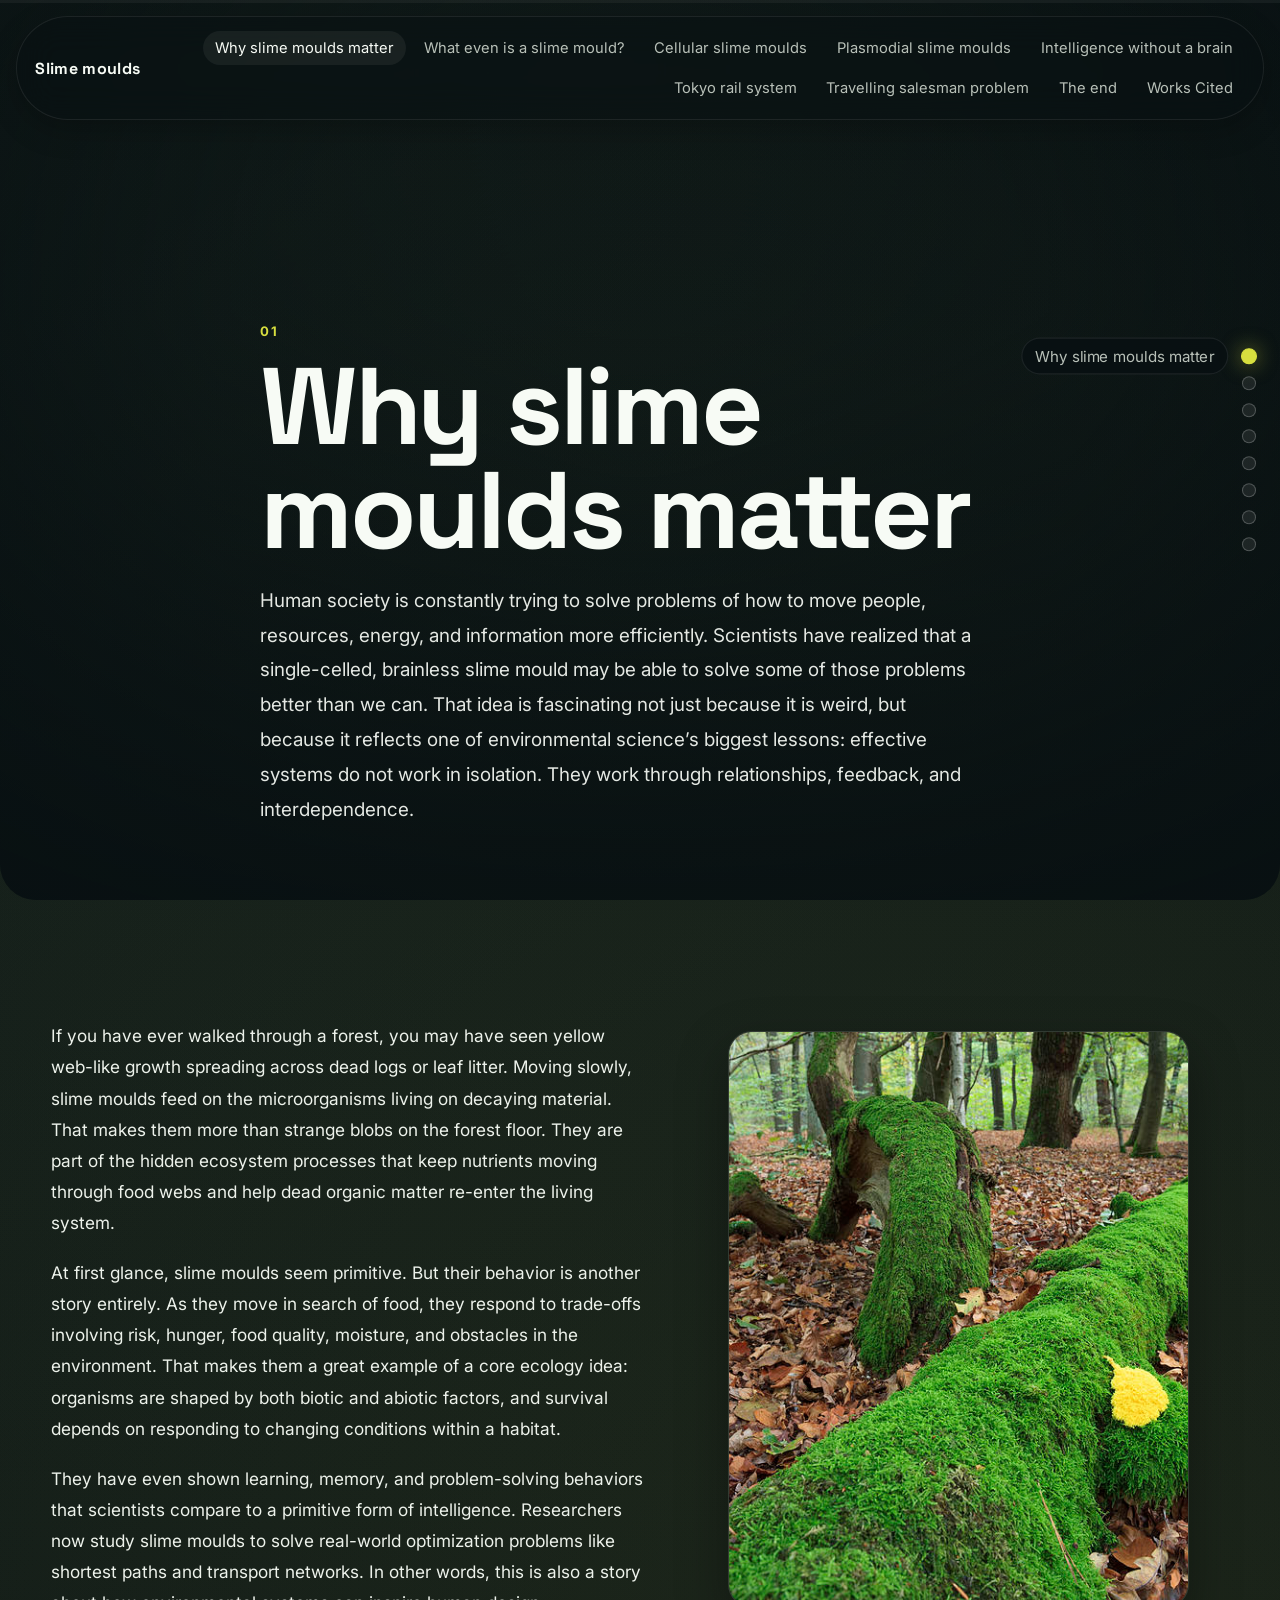
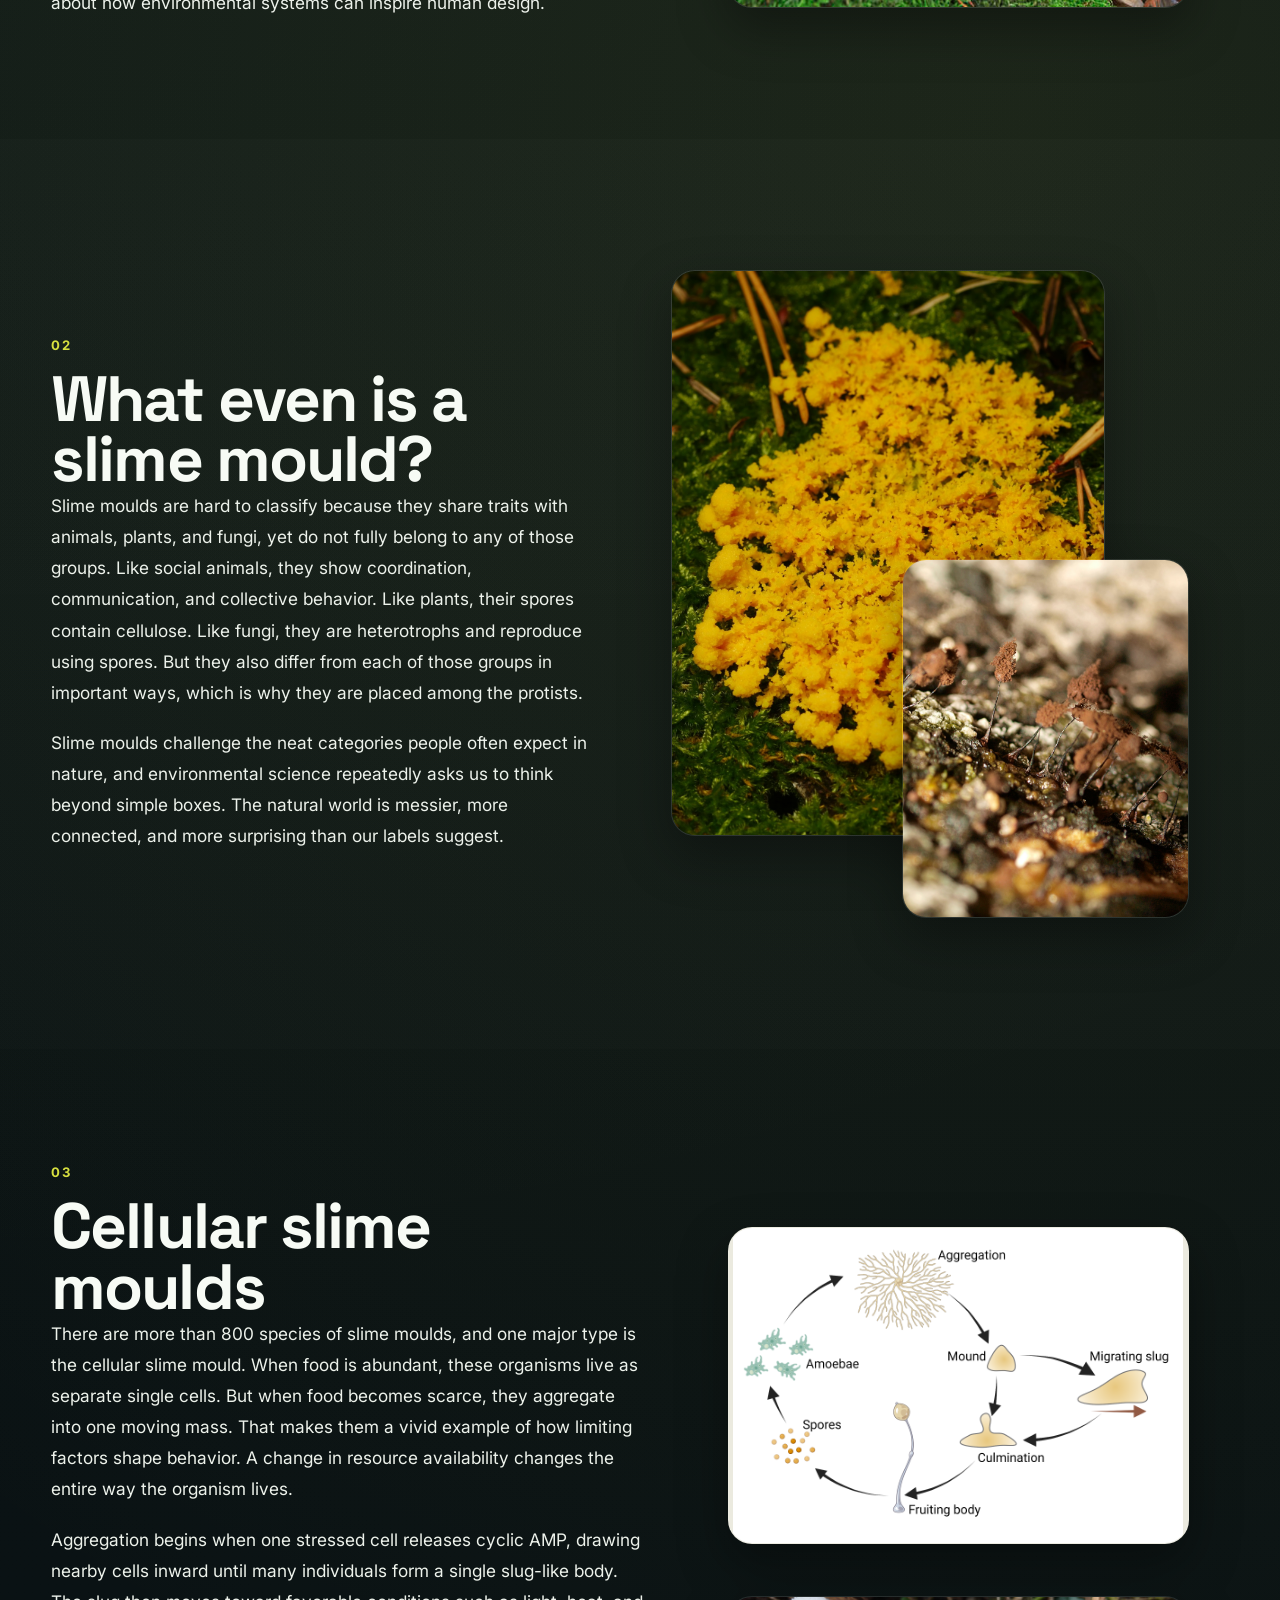
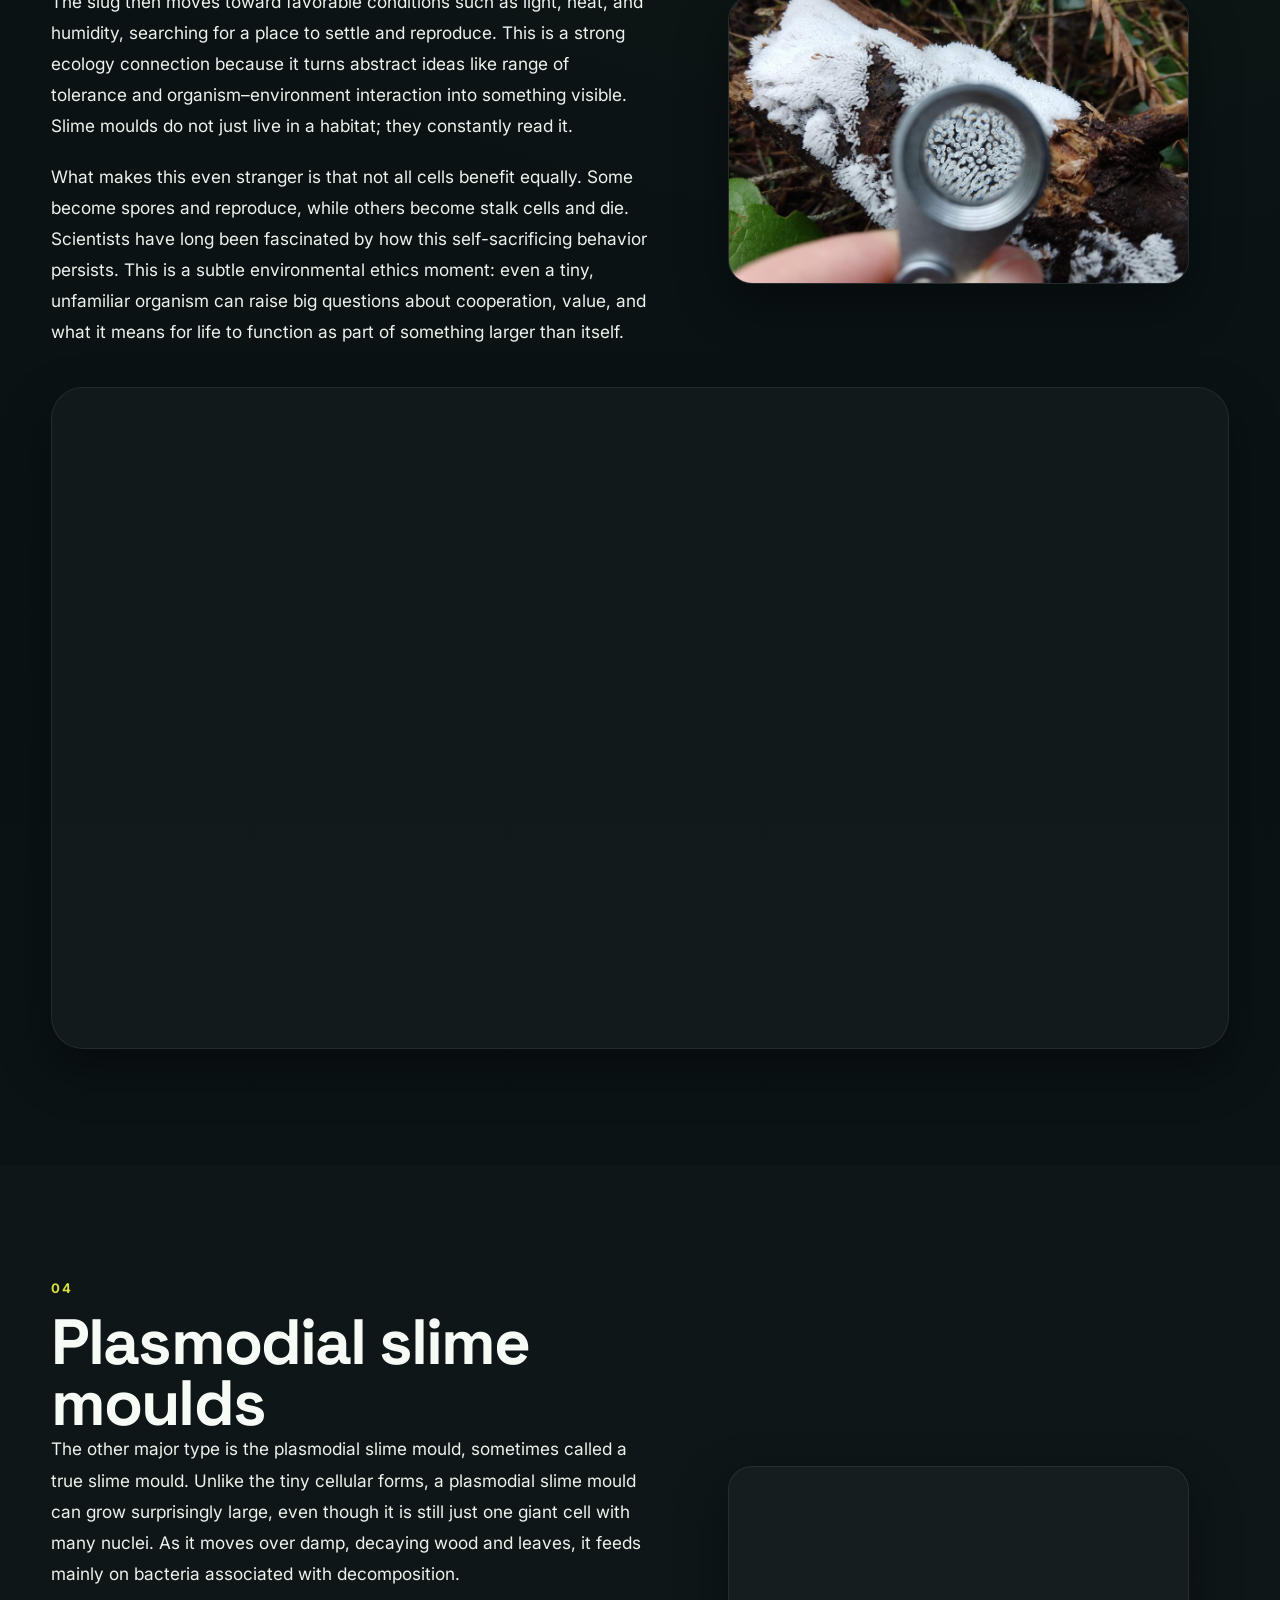
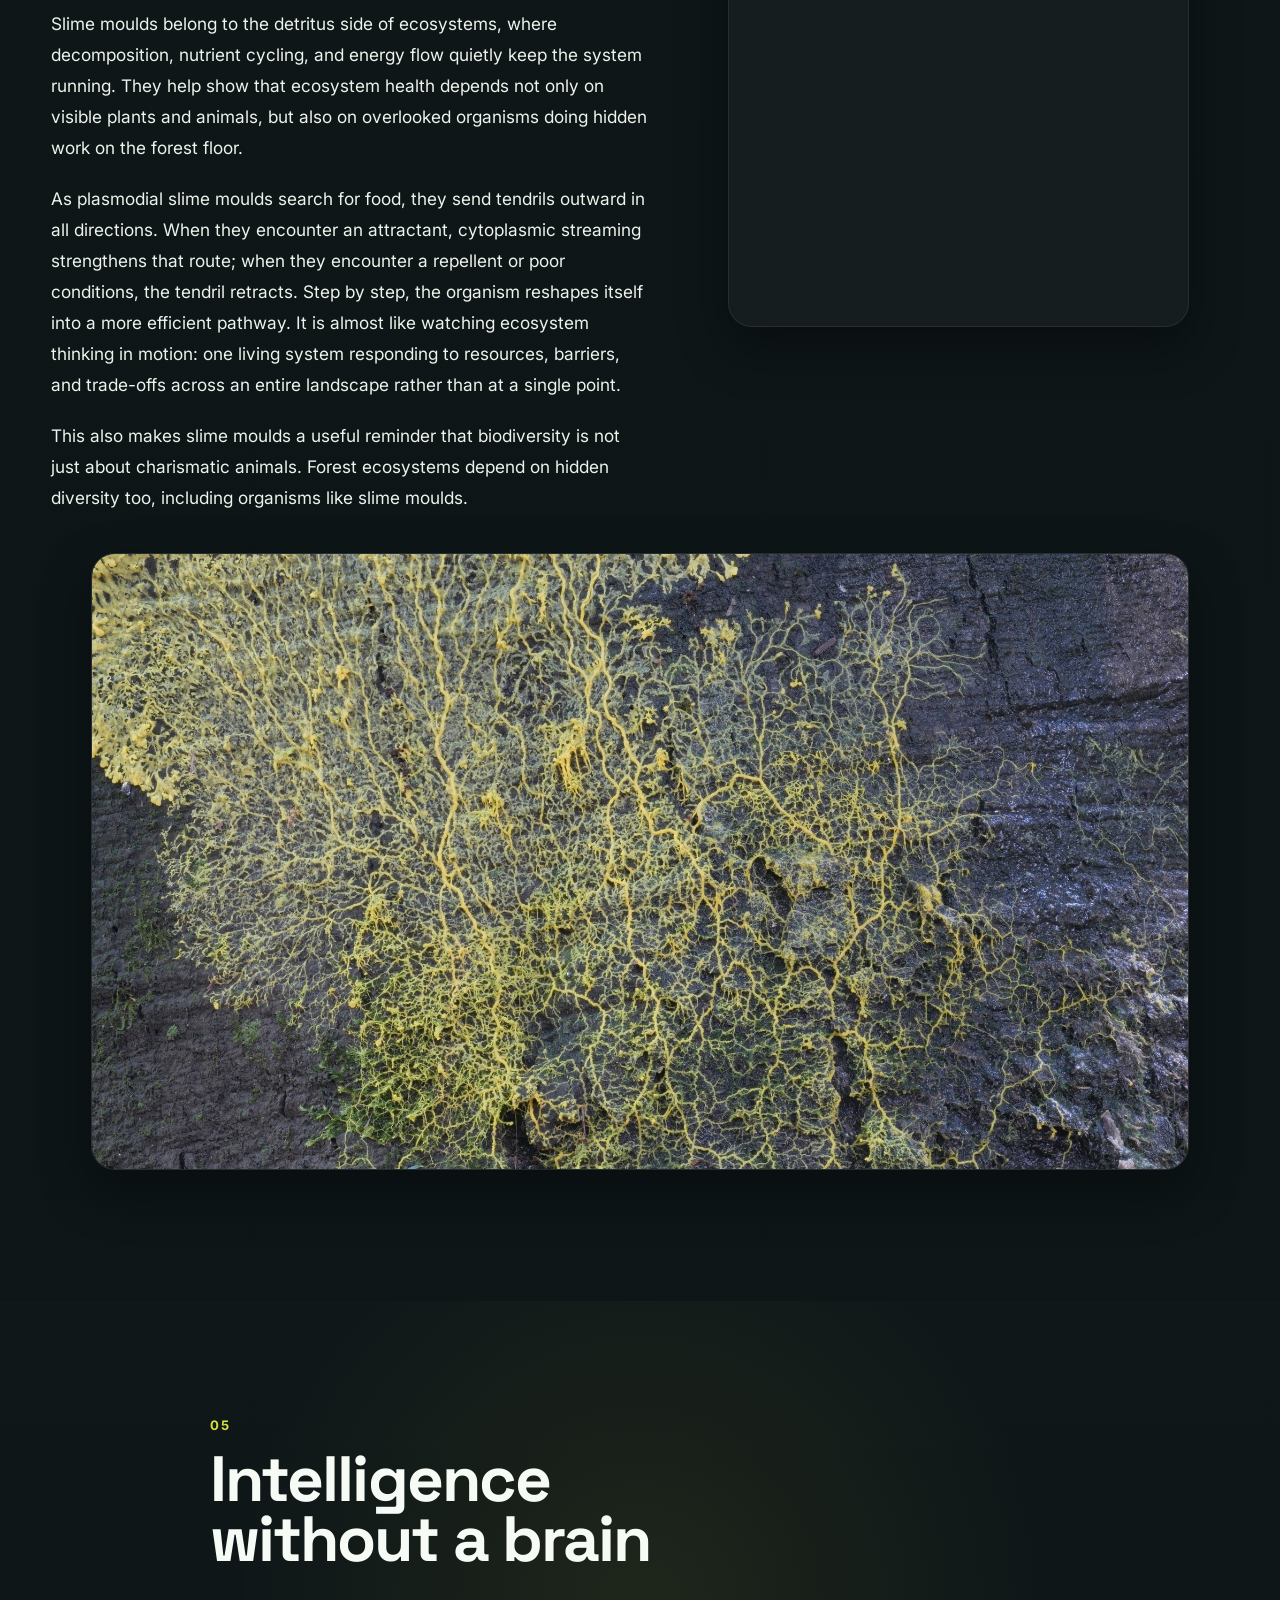
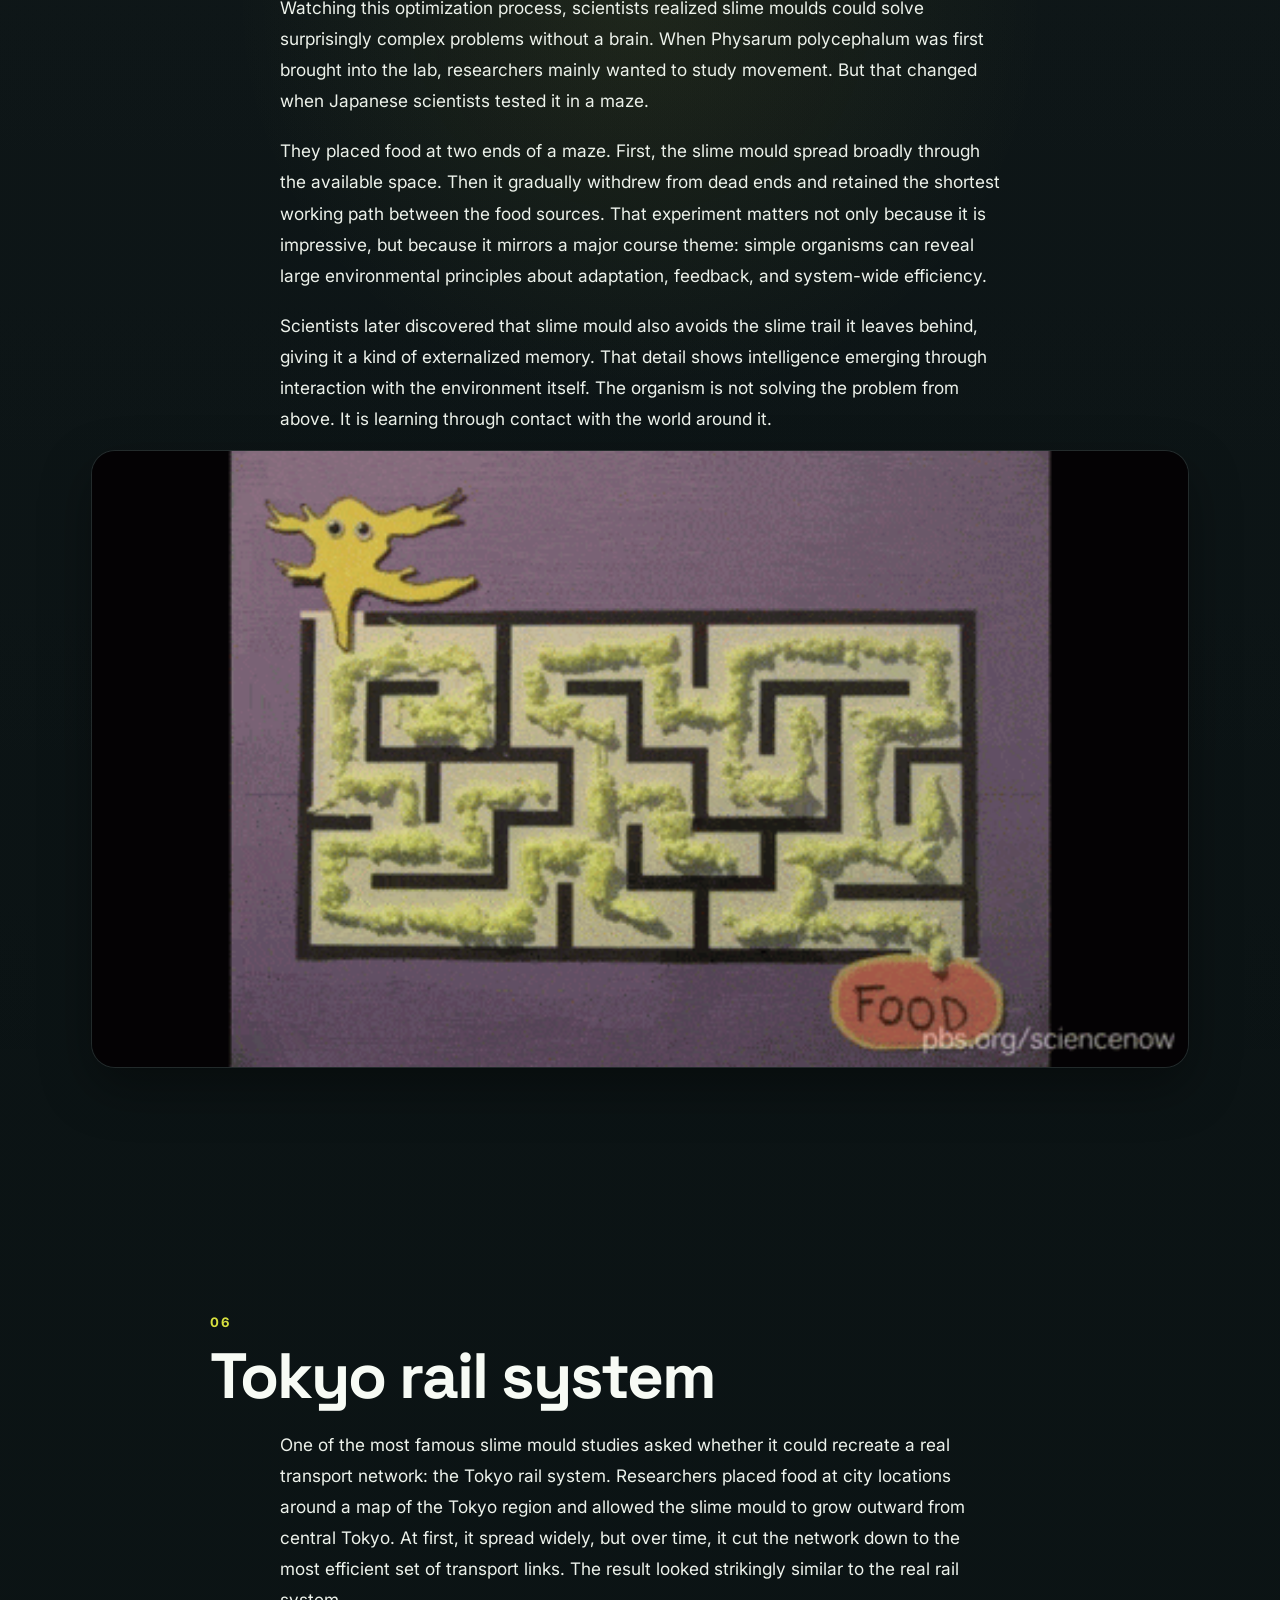
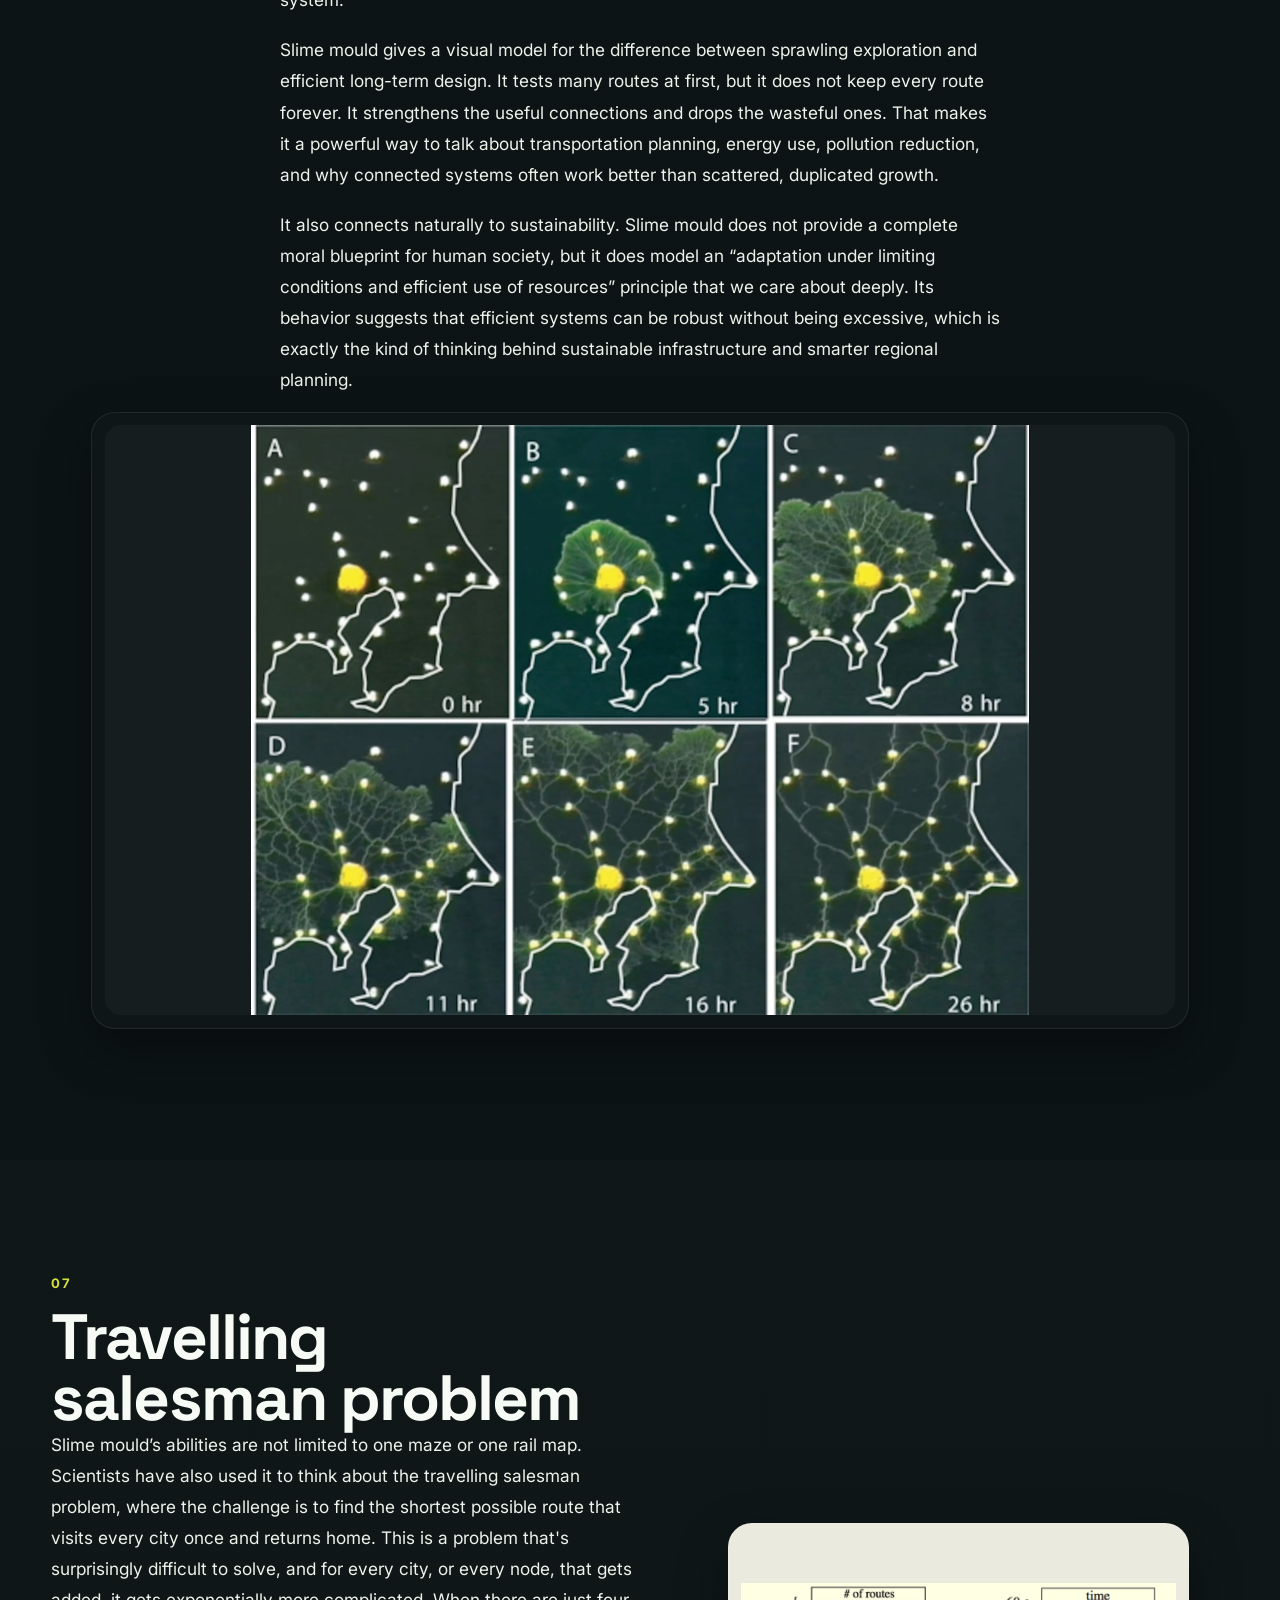
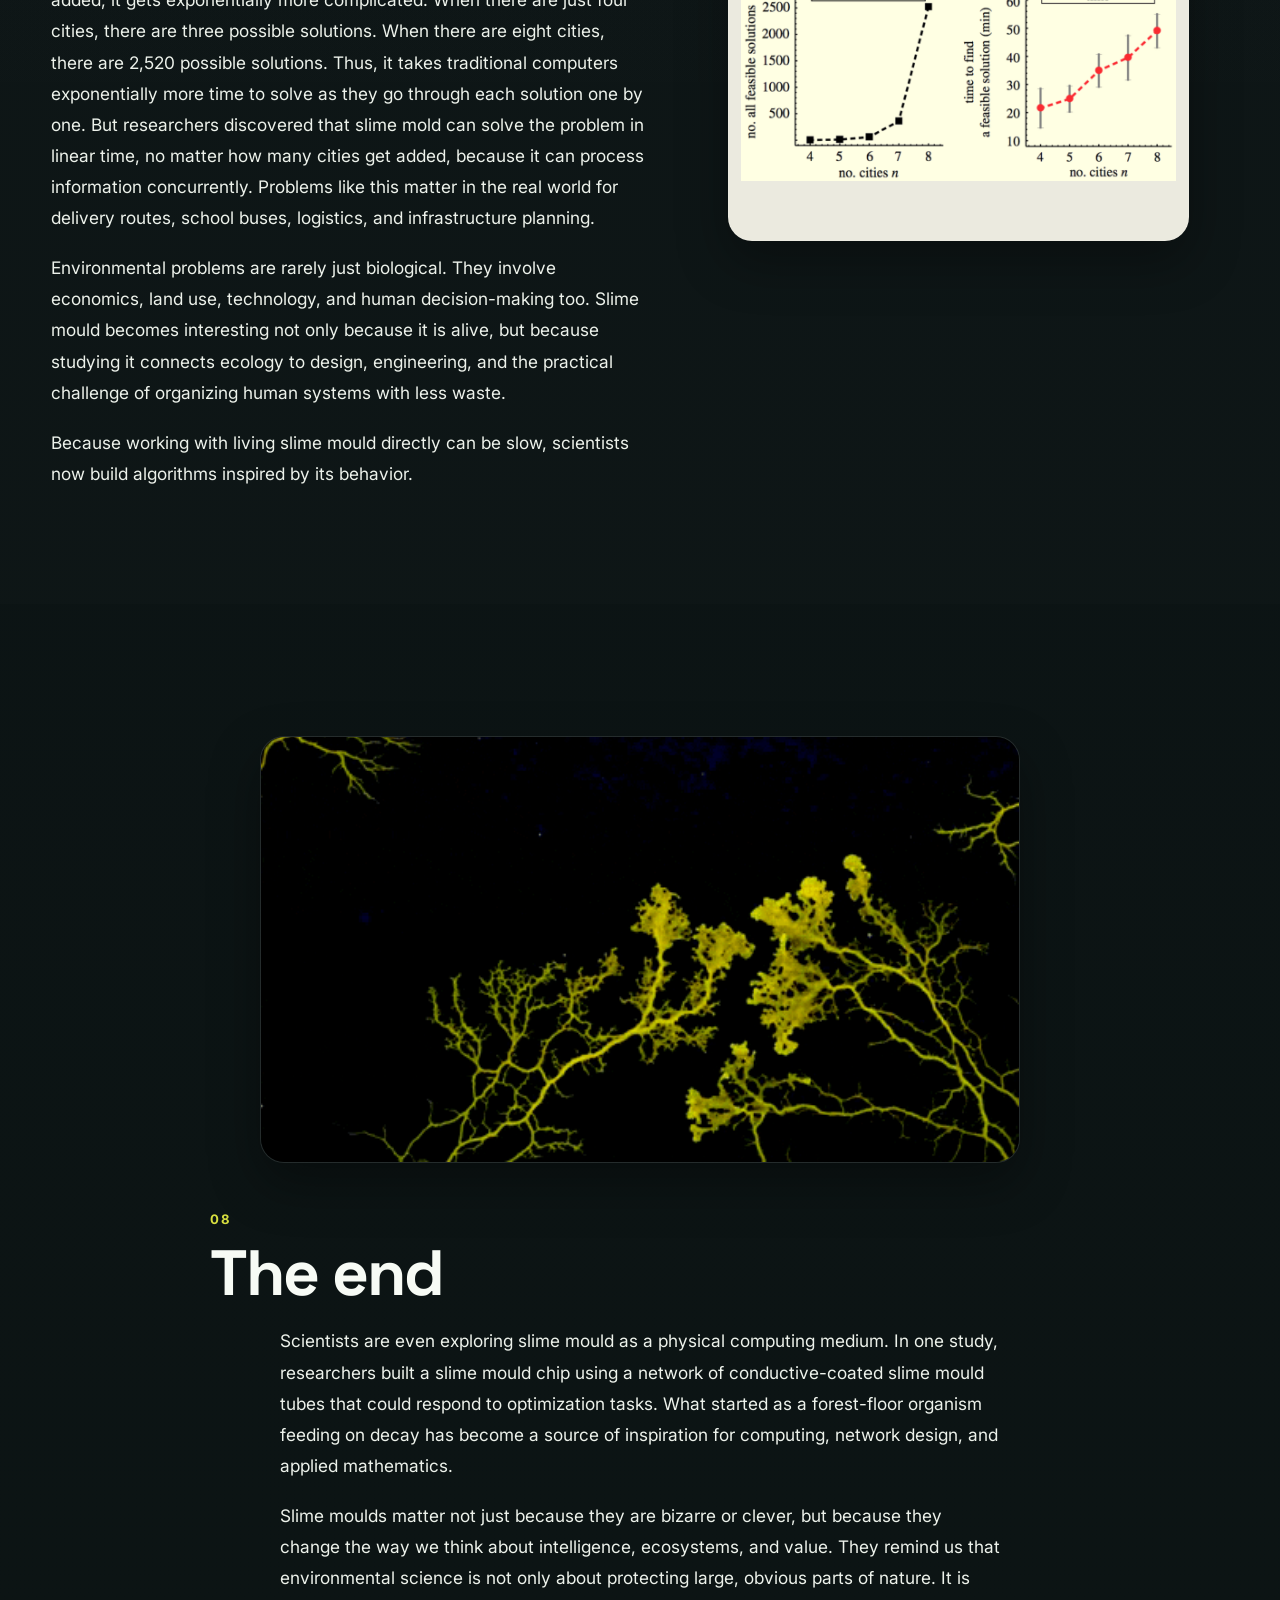
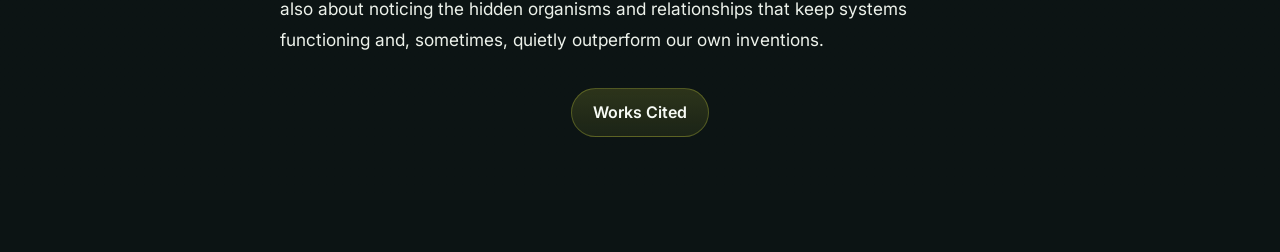
==== commit cba85c30: "Add files via upload" ====
--- a/index.html
+++ b/index.html
@@ -1,301 +1,305 @@
 <!DOCTYPE html>
 <html lang="en">
-<head>
-  <meta charset="UTF-8" />
-  <meta name="viewport" content="width=device-width, initial-scale=1.0" />
-  <title>Slime Molds — Intelligence Without a Brain</title>
-  <meta name="description" content="A fully static GitHub Pages website about slime molds, their biology, intelligence, and real-world optimization applications." />
-  <link rel="preconnect" href="https://fonts.googleapis.com">
-  <link rel="preconnect" href="https://fonts.gstatic.com" crossorigin>
-  <link href="https://fonts.googleapis.com/css2?family=Inter:wght@400;500;600;700;800&display=swap" rel="stylesheet">
-  <link rel="stylesheet" href="style.css" />
-</head>
-<body>
-  <div class="page-glow page-glow-1"></div>
-  <div class="page-glow page-glow-2"></div>
-
-  <header class="site-header">
-    <a class="brand" href="#top">Slime Molds</a>
-    <button class="nav-toggle" id="navToggle" aria-label="Toggle navigation">☰</button>
-    <nav class="site-nav" id="siteNav">
-      <a href="#intro">Intro</a>
-      <a href="#classification">Classification</a>
-      <a href="#life-cycles">Life Cycles</a>
-      <a href="#intelligence">Intelligence</a>
-      <a href="#applications">Applications</a>
-      <a href="#interactive">Interactive</a>
-    </nav>
-  </header>
-
-  <main id="top">
-    <section class="hero section">
-      <div class="hero-copy">
-        <p class="eyebrow">Science • Systems • Optimization</p>
-        <h1>Intelligence without a brain.</h1>
-        <p class="lead">
-          Slime molds are strange, beautiful protists that can sense, remember, adapt, and build efficient networks.
-          In a world obsessed with advanced AI, they show that surprisingly powerful problem-solving can emerge from something primitive.
-        </p>
-        <div class="hero-actions">
-          <a class="button button-primary" href="#interactive">Explore the simulations</a>
-          <a class="button button-secondary" href="#applications">See real-world uses</a>
-        </div>
-      </div>
-
-      <div class="hero-visual glass-card">
-        <svg viewBox="0 0 520 420" role="img" aria-label="Abstract slime mold network illustration" class="hero-svg">
-          <defs>
-            <radialGradient id="blobGlow" cx="50%" cy="50%" r="60%">
-              <stop offset="0%" stop-color="rgba(202,255,117,0.95)" />
-              <stop offset="55%" stop-color="rgba(151,224,102,0.55)" />
-              <stop offset="100%" stop-color="rgba(151,224,102,0)" />
-            </radialGradient>
-            <filter id="softGlow">
-              <feGaussianBlur stdDeviation="7" result="blur" />
-              <feMerge>
-                <feMergeNode in="blur" />
-                <feMergeNode in="SourceGraphic" />
-              </feMerge>
-            </filter>
-          </defs>
-
-          <rect width="520" height="420" rx="28" fill="rgba(6, 12, 18, 0.35)"></rect>
-          <g opacity="0.15">
-            <path d="M40 80 C150 40, 220 30, 320 85 S460 170, 500 120" fill="none" stroke="#d7ffe2" stroke-width="1.2"/>
-            <path d="M40 280 C120 230, 240 220, 340 280 S450 350, 500 300" fill="none" stroke="#d7ffe2" stroke-width="1.2"/>
-            <path d="M75 345 C140 280, 185 200, 275 170 S375 120, 455 75" fill="none" stroke="#d7ffe2" stroke-width="1.2"/>
-          </g>
-
-          <g filter="url(#softGlow)">
-            <path d="M90 225 C130 120, 220 95, 290 145 C340 180, 390 170, 435 115" fill="none" stroke="#d9ff84" stroke-width="13" stroke-linecap="round" opacity="0.75"/>
-            <path d="M290 145 C300 210, 260 260, 195 295 C150 320, 115 315, 80 275" fill="none" stroke="#bbff67" stroke-width="11" stroke-linecap="round" opacity="0.7"/>
-            <path d="M290 145 C355 180, 365 255, 330 320" fill="none" stroke="#d3ff7b" stroke-width="10" stroke-linecap="round" opacity="0.62"/>
-            <path d="M195 295 C250 315, 302 310, 360 280 C410 255, 450 275, 472 330" fill="none" stroke="#c7ff72" stroke-width="10" stroke-linecap="round" opacity="0.65"/>
-          </g>
-
-          <g>
-            <circle cx="90" cy="225" r="18" fill="url(#blobGlow)"></circle>
-            <circle cx="290" cy="145" r="20" fill="url(#blobGlow)"></circle>
-            <circle cx="435" cy="115" r="16" fill="url(#blobGlow)"></circle>
-            <circle cx="80" cy="275" r="16" fill="url(#blobGlow)"></circle>
-            <circle cx="195" cy="295" r="17" fill="url(#blobGlow)"></circle>
-            <circle cx="330" cy="320" r="16" fill="url(#blobGlow)"></circle>
-            <circle cx="472" cy="330" r="14" fill="url(#blobGlow)"></circle>
-          </g>
-
-          <g fill="#eaffc5" font-size="13" font-family="Inter, sans-serif" opacity="0.88">
-            <text x="53" y="255">food</text>
-            <text x="264" y="132">decision hub</text>
-            <text x="392" y="104">signal</text>
-            <text x="46" y="302">memory</text>
-            <text x="150" y="323">adaptation</text>
-            <text x="294" y="348">flow</text>
-            <text x="433" y="356">network</text>
-          </g>
-        </svg>
-      </div>
-    </section>
-
-    <section class="section" id="intro">
-      <div class="section-heading">
-        <p class="eyebrow">The core idea</p>
-        <h2>Why slime molds are so compelling</h2>
-      </div>
-      <div class="grid two-col">
-        <article class="glass-card feature-card">
-          <h3>The hook</h3>
-          <p>Humans spend huge amounts of effort solving efficiency problems involving movement, resources, energy, and information. Slime molds suggest some of these same problems can be solved by a brainless organism.</p>
-        </article>
-        <article class="glass-card feature-card">
-          <h3>What they look like</h3>
-          <p>In nature, slime molds appear as yellow, web-like growths on damp leaves and dead wood, slowly moving and feeding on microorganisms living on decaying material.</p>
-        </article>
-        <article class="glass-card feature-card">
-          <h3>Why they matter</h3>
-          <p>They do not just grow randomly. They sense conditions, shift resources internally, and reinforce useful paths while removing inefficient ones.</p>
-        </article>
-        <article class="glass-card feature-card">
-          <h3>The big question</h3>
-          <p>How can something with no brain display memory, learning, communication, and optimization? That question sits at the center of this site.</p>
-        </article>
-      </div>
-    </section>
-
-    <section class="section" id="classification">
-      <div class="section-heading">
-        <p class="eyebrow">Biological identity</p>
-        <h2>Hard to classify, easy to admire</h2>
-      </div>
-      <div class="classification-layout">
-        <div class="glass-card classification-center">
-          <span class="tiny-label">Final classification</span>
-          <h3>Protists</h3>
-          <p>Slime molds do not fit neatly into the animal, plant, or fungi kingdoms, so they are grouped among protists: eukaryotes with enclosed nuclei.</p>
-        </div>
-
-        <article class="glass-card orbit-card orbit-animal">
-          <h3>Animal-like</h3>
-          <ul>
-            <li>Swarm intelligence</li>
-            <li>Communication</li>
-            <li>Memory</li>
-            <li>Learning</li>
-          </ul>
-        </article>
-
-        <article class="glass-card orbit-card orbit-plant">
-          <h3>Plant-like</h3>
-          <ul>
-            <li>Spore cell walls contain cellulose</li>
-            <li>But they do not photosynthesize</li>
-          </ul>
-        </article>
-
-        <article class="glass-card orbit-card orbit-fungi">
-          <h3>Fungi-like, but not fungi</h3>
-          <ul>
-            <li>Heterotrophs</li>
-            <li>Reproduce using spores</li>
-            <li>No chitin in cell walls</li>
-            <li>Engulf food instead of externally digesting it</li>
-          </ul>
-        </article>
-      </div>
-    </section>
-
-    <section class="section" id="life-cycles">
-      <div class="section-heading">
-        <p class="eyebrow">Two main forms</p>
-        <h2>Life cycles that reshape the organism</h2>
-      </div>
-      <div class="grid two-col equal-height">
-        <article class="glass-card timeline-card">
-          <h3>Cellular slime molds</h3>
-          <div class="timeline">
-            <div class="timeline-item"><span class="timeline-dot"></span><div><strong>Food abundant:</strong> they live as separate single cells.</div></div>
-            <div class="timeline-item"><span class="timeline-dot"></span><div><strong>Food scarce:</strong> stressed cells release cyclic AMP, attracting neighbors.</div></div>
-            <div class="timeline-item"><span class="timeline-dot"></span><div><strong>Aggregation:</strong> many cells combine into one moving slug.</div></div>
-            <div class="timeline-item"><span class="timeline-dot"></span><div><strong>Slug stage:</strong> a 2–4 mm body of up to 100,000 cells moves toward favorable conditions.</div></div>
-            <div class="timeline-item"><span class="timeline-dot"></span><div><strong>Reproduction:</strong> some cells become stalk and die, others become spores and reproduce.</div></div>
-          </div>
-          <p class="small-note">This raises an evolutionary puzzle: why do altruistic stalk cells persist if only spore cells reproduce?</p>
-        </article>
-
-        <article class="glass-card timeline-card">
-          <h3>Plasmodial slime molds</h3>
-          <div class="timeline">
-            <div class="timeline-item"><span class="timeline-dot"></span><div><strong>Single giant cell:</strong> one organism can contain millions of nuclei.</div></div>
-            <div class="timeline-item"><span class="timeline-dot"></span><div><strong>Huge scale:</strong> some can spread across 30 square meters.</div></div>
-            <div class="timeline-item"><span class="timeline-dot"></span><div><strong>Exploration:</strong> tendrils extend in many directions while foraging.</div></div>
-            <div class="timeline-item"><span class="timeline-dot"></span><div><strong>Cytoplasmic streaming:</strong> flow increases toward attractants and weakens in poor conditions.</div></div>
-            <div class="timeline-item"><span class="timeline-dot"></span><div><strong>Optimization:</strong> bad branches retract while strong routes remain.</div></div>
-          </div>
-          <p class="small-note">They help decomposition by feeding mainly on bacteria growing on decaying plant matter.</p>
-        </article>
-      </div>
-    </section>
-
-    <section class="section" id="intelligence">
-      <div class="section-heading">
-        <p class="eyebrow">Behavior</p>
-        <h2>Primitive intelligence, real decisions</h2>
-      </div>
-      <div class="intelligence-panel glass-card">
-        <div>
-          <h3>What slime molds can do</h3>
-          <div class="tag-row">
-            <span class="tag">Learning</span>
-            <span class="tag">Memory</span>
-            <span class="tag">Risk response</span>
-            <span class="tag">Food evaluation</span>
-            <span class="tag">Concurrent processing</span>
-            <span class="tag">Path optimization</span>
-          </div>
-          <p>
-            Their behavior depends on hunger level, food quality, and environmental risk. Instead of solving problems with a central brain,
-            they distribute sensing and decision-making through the whole body.
-          </p>
-        </div>
-        <div class="memory-box">
-          <h3>External memory</h3>
-          <p>
-            In maze experiments, slime molds leave behind a slime trail and avoid growing back into it. That means the environment itself becomes a memory system.
-          </p>
-        </div>
-      </div>
-    </section>
-
-    <section class="section" id="applications">
-      <div class="section-heading">
-        <p class="eyebrow">Optimization and computing</p>
-        <h2>From mazes to rail systems to computer chips</h2>
-      </div>
-      <div class="applications-grid">
-        <article class="glass-card app-card">
-          <span class="tiny-label">Experiment</span>
-          <h3>2000 maze study</h3>
-          <p>Researchers placed one specimen through a maze with food at opposite ends. After first spreading broadly, it retracted from dead ends and preserved the shortest useful path.</p>
-        </article>
-        <article class="glass-card app-card">
-          <span class="tiny-label">Infrastructure</span>
-          <h3>Tokyo rail system</h3>
-          <p>On a map of the Tokyo region with food at 36 cities, slime mold built a network strikingly similar to the real rail system, balancing cost, transport efficiency, and robustness.</p>
-        </article>
-        <article class="glass-card app-card">
-          <span class="tiny-label">Algorithms</span>
-          <h3>Traveling salesman problem</h3>
-          <p>Scientists used slime mold behavior to inspire new approaches to combinatorial optimization, including route planning problems relevant to delivery and transportation.</p>
-        </article>
-        <article class="glass-card app-card">
-          <span class="tiny-label">Computing</span>
-          <h3>Physical computing medium</h3>
-          <p>Researchers have explored both algorithms inspired by slime molds and literal slime-mold-based computing components, including conductive tubes in a 2018 computer chip study.</p>
-        </article>
-      </div>
-    </section>
-
-    <section class="section" id="interactive">
-      <div class="section-heading">
-        <p class="eyebrow">Browser-only interaction</p>
-        <h2>Interactive demonstrations</h2>
-      </div>
-
-      <div class="grid two-col equal-height">
-        <article class="glass-card interactive-card">
-          <div class="card-topline">
-            <div>
-              <h3>Maze memory demo</h3>
-              <p class="small-note">A simple browser simulation showing exploration, dead-end pruning, and reinforced routing.</p>
-            </div>
-            <button class="button button-secondary small-button" id="resetMaze">Reset</button>
-          </div>
-          <canvas id="mazeCanvas" width="540" height="360" aria-label="Maze simulation canvas"></canvas>
-        </article>
-
-        <article class="glass-card interactive-card">
-          <div class="card-topline">
-            <div>
-              <h3>Network optimization demo</h3>
-              <p class="small-note">A stylized Tokyo-inspired map where a network strengthens around the most useful links.</p>
-            </div>
-            <button class="button button-secondary small-button" id="resetNetwork">Reset</button>
-          </div>
-          <canvas id="networkCanvas" width="540" height="360" aria-label="Network optimization canvas"></canvas>
-        </article>
-      </div>
-    </section>
-
-    <section class="section conclusion">
-      <div class="glass-card conclusion-card">
-        <p class="eyebrow">Takeaway</p>
-        <h2>Slime molds change how we think about intelligence</h2>
-        <p>
-          They blur the boundary between biology and computation. Without a nervous system, they still sense, remember, and optimize. That makes them more than a curiosity; they are a living model for distributed intelligence.
-        </p>
-      </div>
-    </section>
-  </main>
-
-  <script src="script.js"></script>
-</body>
+  <head>
+    <meta charset="UTF-8" />
+    <meta name="viewport" content="width=device-width, initial-scale=1.0" />
+    <title>Slime moulds</title>
+    <meta
+      name="description"
+      content="A scrolling GitHub Pages website about slime moulds, built from the uploaded website structure and media plan."
+    />
+    <link rel="preconnect" href="https://fonts.googleapis.com" />
+    <link rel="preconnect" href="https://fonts.gstatic.com" crossorigin />
+    <link
+      href="https://fonts.googleapis.com/css2?family=Inter:wght@400;500;600;700;800&family=Space+Grotesk:wght@500;700&display=swap"
+      rel="stylesheet"
+    />
+    <link rel="stylesheet" href="assets/css/style.css" />
+  </head>
+  <body>
+    <div class="progress-bar" aria-hidden="true">
+      <span class="progress-bar__fill" id="progress-fill"></span>
+    </div>
+
+    <header class="site-header" id="site-header">
+      <a class="site-brand" href="#top">Slime moulds</a>
+      <nav class="site-nav" aria-label="Primary">
+        <a href="#why-it-matters">Why slime moulds matter</a>
+        <a href="#what-even-is-a-slime-mould">What even is a slime mould?</a>
+        <a href="#cellular-slime-moulds">Cellular slime moulds</a>
+        <a href="#plasmodial-slime-moulds">Plasmodial slime moulds</a>
+        <a href="#intelligence-without-a-brain">Intelligence without a brain</a>
+        <a href="#tokyo-rail-system">Tokyo rail system</a>
+        <a href="#travelling-salesman-problem">Travelling salesman problem</a>
+        <a href="#the-end">The end</a>
+        <a href="references.html">Works Cited</a>
+      </nav>
+    </header>
+
+    <aside class="dot-nav" aria-label="Section navigation">
+      <a class="dot-nav__dot" href="#why-it-matters" data-section-link="why-it-matters"><span>Why slime moulds matter</span></a>
+      <a class="dot-nav__dot" href="#what-even-is-a-slime-mould" data-section-link="what-even-is-a-slime-mould"><span>What even is a slime mould?</span></a>
+      <a class="dot-nav__dot" href="#cellular-slime-moulds" data-section-link="cellular-slime-moulds"><span>Cellular slime moulds</span></a>
+      <a class="dot-nav__dot" href="#plasmodial-slime-moulds" data-section-link="plasmodial-slime-moulds"><span>Plasmodial slime moulds</span></a>
+      <a class="dot-nav__dot" href="#intelligence-without-a-brain" data-section-link="intelligence-without-a-brain"><span>Intelligence without a brain</span></a>
+      <a class="dot-nav__dot" href="#tokyo-rail-system" data-section-link="tokyo-rail-system"><span>Tokyo rail system</span></a>
+      <a class="dot-nav__dot" href="#travelling-salesman-problem" data-section-link="travelling-salesman-problem"><span>Travelling salesman problem</span></a>
+      <a class="dot-nav__dot" href="#the-end" data-section-link="the-end"><span>The end</span></a>
+    </aside>
+
+    <main id="top">
+      <section class="hero panel observe-section" id="why-it-matters" data-section="why-it-matters">
+        <video
+          class="hero__video"
+          autoplay
+          muted
+          loop
+          playsinline
+          preload="auto"
+          aria-hidden="true"
+        >
+          <source src="assets/video/timelapse-of-slime-mould.webm" type="video/webm" />
+        </video>
+        <div class="hero__overlay"></div>
+        <div class="container hero__content reveal">
+          <p class="eyebrow">01</p>
+          <h1>Why slime moulds matter</h1>
+          <div class="prose prose--hero">
+              <p>Human society is constantly trying to solve problems of how to move people, resources, energy, and information more efficiently. Scientists have realized that a single-celled, brainless slime mould may be able to solve some of those problems better than we can. That idea is fascinating not just because it is weird, but because it reflects one of environmental science’s biggest lessons: effective systems do not work in isolation. They work through relationships, feedback, and interdependence.</p>
+          </div>
+        </div>
+      </section>
+
+      <section class="section section--split observe-section" data-section="why-it-matters-continuation">
+        <div class="container section-grid section-grid--balanced">
+          <div class="copy reveal">
+            <div class="prose">
+              <p>If you have ever walked through a forest, you may have seen yellow web-like growth spreading across dead logs or leaf litter. Moving slowly, slime moulds feed on the microorganisms living on decaying material. That makes them more than strange blobs on the forest floor. They are part of the hidden ecosystem processes that keep nutrients moving through food webs and help dead organic matter re-enter the living system.</p>
+              <p>At first glance, slime moulds seem primitive. But their behavior is another story entirely. As they move in search of food, they respond to trade-offs involving risk, hunger, food quality, moisture, and obstacles in the environment. That makes them a great example of a core ecology idea: organisms are shaped by both biotic and abiotic factors, and survival depends on responding to changing conditions within a habitat.</p>
+              <p>They have even shown learning, memory, and problem-solving behaviors that scientists compare to a primitive form of intelligence. Researchers now study slime moulds to solve real-world optimization problems like shortest paths and transport networks. In other words, this is also a story about how environmental systems can inspire human design.</p>
+            </div>
+          </div>
+          <div class="media-stack reveal">
+            <figure class="media-card media-card--portrait lift-on-hover">
+              <img
+                src="assets/images/first-slime-mold.jpg"
+                alt="Yellow slime mould growing across moss and a forest floor"
+                loading="eager"
+                data-lightbox
+              />
+            </figure>
+          </div>
+        </div>
+      </section>
+
+      <section class="section section--alt observe-section" id="what-even-is-a-slime-mould" data-section="what-even-is-a-slime-mould">
+        <div class="container section-grid section-grid--gallery">
+          <div class="copy reveal">
+            <p class="eyebrow">02</p>
+            <h2>What even is a slime mould?</h2>
+            <div class="prose">
+              <p>Slime moulds are hard to classify because they share traits with animals, plants, and fungi, yet do not fully belong to any of those groups. Like social animals, they show coordination, communication, and collective behavior. Like plants, their spores contain cellulose. Like fungi, they are heterotrophs and reproduce using spores. But they also differ from each of those groups in important ways, which is why they are placed among the protists.</p>
+              <p>Slime moulds challenge the neat categories people often expect in nature, and environmental science repeatedly asks us to think beyond simple boxes. The natural world is messier, more connected, and more surprising than our labels suggest.</p>
+            </div>
+          </div>
+          <div class="gallery-stack reveal">
+            <figure class="media-card media-card--large lift-on-hover">
+              <img
+                src="assets/images/second-slime-mould.jpg"
+                alt="Bright yellow slime mould spreading over moss"
+                loading="lazy"
+                data-lightbox
+              />
+            </figure>
+            <figure class="media-card media-card--offset media-card--small lift-on-hover">
+              <img
+                src="assets/images/second-slime-mould-closeup.jpg"
+                alt="Close view of yellow slime mould texture"
+                loading="lazy"
+                data-lightbox
+              />
+            </figure>
+          </div>
+        </div>
+      </section>
+
+      <section class="section observe-section" id="cellular-slime-moulds" data-section="cellular-slime-moulds">
+        <div class="container">
+          <div class="section-grid section-grid--balanced">
+            <div class="copy reveal">
+              <p class="eyebrow">03</p>
+              <h2>Cellular slime moulds</h2>
+              <div class="prose">
+              <p>There are more than 800 species of slime moulds, and one major type is the cellular slime mould. When food is abundant, these organisms live as separate single cells. But when food becomes scarce, they aggregate into one moving mass. That makes them a vivid example of how limiting factors shape behavior. A change in resource availability changes the entire way the organism lives.</p>
+              <p>Aggregation begins when one stressed cell releases cyclic AMP, drawing nearby cells inward until many individuals form a single slug-like body. The slug then moves toward favorable conditions such as light, heat, and humidity, searching for a place to settle and reproduce. This is a strong ecology connection because it turns abstract ideas like range of tolerance and organism–environment interaction into something visible. Slime moulds do not just live in a habitat; they constantly read it.</p>
+              <p>What makes this even stranger is that not all cells benefit equally. Some become spores and reproduce, while others become stalk cells and die. Scientists have long been fascinated by how this self-sacrificing behavior persists. This is a subtle environmental ethics moment: even a tiny, unfamiliar organism can raise big questions about cooperation, value, and what it means for life to function as part of something larger than itself.</p>
+              </div>
+            </div>
+            <div class="media-stack reveal">
+              <figure class="media-card media-card--diagram media-card--light lift-on-hover">
+                <img
+                  src="assets/images/third-slime-mold.png"
+                  alt="Diagram of the cellular slime mould life cycle"
+                  loading="lazy"
+                  data-lightbox
+                />
+              </figure>
+              <figure class="media-card media-card--support lift-on-hover">
+                <img
+                  src="assets/images/third-slime-mold-closeup.jpg"
+                  alt="Closeup of fruiting bodies of a slime mould"
+                  loading="lazy"
+                  data-lightbox
+                />
+              </figure>
+            </div>
+          </div>
+          <div class="wide-media wide-media--video reveal">
+            <div class="video-frame">
+              <iframe
+                src="https://www.youtube-nocookie.com/embed/tpdIvlSochk?autoplay=1&mute=1&loop=1&playlist=tpdIvlSochk&playsinline=1&rel=0&modestbranding=1"
+                title="Cellular slime mould video"
+                loading="lazy"
+                allow="autoplay; encrypted-media; picture-in-picture; fullscreen"
+                referrerpolicy="strict-origin-when-cross-origin"
+              ></iframe>
+            </div>
+          </div>
+        </div>
+      </section>
+
+      <section class="section section--alt observe-section" id="plasmodial-slime-moulds" data-section="plasmodial-slime-moulds">
+        <div class="container">
+          <div class="section-grid section-grid--balanced">
+            <div class="copy reveal">
+              <p class="eyebrow">04</p>
+              <h2>Plasmodial slime moulds</h2>
+              <div class="prose">
+              <p>The other major type is the plasmodial slime mould, sometimes called a true slime mould. Unlike the tiny cellular forms, a plasmodial slime mould can grow surprisingly large, even though it is still just one giant cell with many nuclei. As it moves over damp, decaying wood and leaves, it feeds mainly on bacteria associated with decomposition.</p>
+              <p>Slime moulds belong to the detritus side of ecosystems, where decomposition, nutrient cycling, and energy flow quietly keep the system running. They help show that ecosystem health depends not only on visible plants and animals, but also on overlooked organisms doing hidden work on the forest floor.</p>
+              <p>As plasmodial slime moulds search for food, they send tendrils outward in all directions. When they encounter an attractant, cytoplasmic streaming strengthens that route; when they encounter a repellent or poor conditions, the tendril retracts. Step by step, the organism reshapes itself into a more efficient pathway. It is almost like watching ecosystem thinking in motion: one living system responding to resources, barriers, and trade-offs across an entire landscape rather than at a single point.</p>
+              <p>This also makes slime moulds a useful reminder that biodiversity is not just about charismatic animals. Forest ecosystems depend on hidden diversity too, including organisms like slime moulds.</p>
+              </div>
+            </div>
+            <div class="media-stack reveal">
+              <figure class="media-card media-card--square media-card--video lift-on-hover">
+                <video autoplay muted loop playsinline preload="metadata">
+                  <source src="assets/video/australian-physarum-polycephalum-timelapse.webm" type="video/webm" />
+                </video>
+              </figure>
+            </div>
+          </div>
+          <div class="wide-media reveal">
+            <figure class="media-card media-card--wide lift-on-hover">
+              <img
+                src="assets/images/fourth-slime-mold.jpg"
+                alt="Branching plasmodial slime mould network across bark"
+                loading="lazy"
+                data-lightbox
+              />
+            </figure>
+          </div>
+        </div>
+      </section>
+
+      <section class="section section--feature observe-section" id="intelligence-without-a-brain" data-section="intelligence-without-a-brain">
+        <div class="container container--narrow reveal">
+          <p class="eyebrow">05</p>
+          <h2>Intelligence without a brain</h2>
+          <div class="prose prose--centered">
+              <p>Watching this optimization process, scientists realized slime moulds could solve surprisingly complex problems without a brain. When Physarum polycephalum was first brought into the lab, researchers mainly wanted to study movement. But that changed when Japanese scientists tested it in a maze.</p>
+              <p>They placed food at two ends of a maze. First, the slime mould spread broadly through the available space. Then it gradually withdrew from dead ends and retained the shortest working path between the food sources. That experiment matters not only because it is impressive, but because it mirrors a major course theme: simple organisms can reveal large environmental principles about adaptation, feedback, and system-wide efficiency.</p>
+              <p>Scientists later discovered that slime mould also avoids the slime trail it leaves behind, giving it a kind of externalized memory. That detail shows intelligence emerging through interaction with the environment itself. The organism is not solving the problem from above. It is learning through contact with the world around it.</p>
+          </div>
+        </div>
+        <div class="container reveal">
+          <figure class="media-card media-card--wide media-card--maze lift-on-hover">
+            <img
+              src="assets/gifs/fifth-slime-mold-maze.gif"
+              alt="Animated slime mould maze experiment"
+              loading="lazy"
+              data-lightbox
+            />
+          </figure>
+        </div>
+      </section>
+
+      <section class="section observe-section" id="tokyo-rail-system" data-section="tokyo-rail-system">
+        <div class="container container--narrow reveal">
+          <p class="eyebrow">06</p>
+          <h2>Tokyo rail system</h2>
+          <div class="prose prose--centered">
+              <p>One of the most famous slime mould studies asked whether it could recreate a real transport network: the Tokyo rail system. Researchers placed food at city locations around a map of the Tokyo region and allowed the slime mould to grow outward from central Tokyo. At first, it spread widely, but over time, it cut the network down to the most efficient set of transport links. The result looked strikingly similar to the real rail system.</p>
+              <p>Slime mould gives a visual model for the difference between sprawling exploration and efficient long-term design. It tests many routes at first, but it does not keep every route forever. It strengthens the useful connections and drops the wasteful ones. That makes it a powerful way to talk about transportation planning, energy use, pollution reduction, and why connected systems often work better than scattered, duplicated growth.</p>
+              <p>It also connects naturally to sustainability. Slime mould does not provide a complete moral blueprint for human society, but it does model an “adaptation under limiting conditions and efficient use of resources” principle that we care about deeply. Its behavior suggests that efficient systems can be robust without being excessive, which is exactly the kind of thinking behind sustainable infrastructure and smarter regional planning.</p>
+          </div>
+        </div>
+        <div class="container reveal">
+          <figure class="media-card media-card--wide media-card--map lift-on-hover">
+            <img
+              src="assets/images/sixth-slime-mold-tokyo-horizontal.jpg"
+              alt="Panels showing slime mould growth approximating the Tokyo rail system"
+              loading="lazy"
+              data-lightbox
+            />
+          </figure>
+        </div>
+      </section>
+
+      <section class="section section--alt observe-section" id="travelling-salesman-problem" data-section="travelling-salesman-problem">
+        <div class="container section-grid section-grid--balanced">
+          <div class="copy reveal">
+            <p class="eyebrow">07</p>
+            <h2>Travelling salesman problem</h2>
+            <div class="prose">
+              <p>Slime mould’s abilities are not limited to one maze or one rail map. Scientists have also used it to think about the travelling salesman problem, where the challenge is to find the shortest possible route that visits every city once and returns home. This is a problem that's surprisingly difficult to solve, and for every city, or every node, that gets added, it gets exponentially more complicated. When there are just four cities, there are three possible solutions. When there are eight cities, there are 2,520 possible solutions. Thus, it takes traditional computers exponentially more time to solve as they go through each solution one by one. But researchers discovered that slime mold can solve the problem in linear time, no matter how many cities get added, because it can process information concurrently. Problems like this matter in the real world for delivery routes, school buses, logistics, and infrastructure planning.</p>
+              <p>Environmental problems are rarely just biological. They involve economics, land use, technology, and human decision-making too. Slime mould becomes interesting not only because it is alive, but because studying it connects ecology to design, engineering, and the practical challenge of organizing human systems with less waste.</p>
+              <p>Because working with living slime mould directly can be slow, scientists now build algorithms inspired by its behavior.</p>
+            </div>
+          </div>
+          <div class="media-stack reveal">
+            <figure class="media-card media-card--chart media-card--light lift-on-hover">
+              <img
+                src="assets/images/seventh-slime-mold-chart.jpg"
+                alt="Chart showing route counts and solving time as number of cities increases"
+                loading="lazy"
+                data-lightbox
+              />
+            </figure>
+          </div>
+        </div>
+      </section>
+
+      <section class="section section--closing observe-section" id="the-end" data-section="the-end">
+        <div class="container container--narrow section--closing__inner">
+          <figure class="media-card media-card--closing reveal lift-on-hover">
+            <img
+              src="assets/gifs/eight-slime-mold.gif"
+              alt="Animated yellow slime mould growth against a dark background"
+              loading="lazy"
+              data-lightbox
+            />
+          </figure>
+          <div class="copy reveal">
+            <p class="eyebrow">08</p>
+            <h2>The end</h2>
+            <div class="prose prose--centered">
+              <p>Scientists are even exploring slime mould as a physical computing medium. In one study, researchers built a slime mould chip using a network of conductive-coated slime mould tubes that could respond to optimization tasks. What started as a forest-floor organism feeding on decay has become a source of inspiration for computing, network design, and applied mathematics.</p>
+              <p>Slime moulds matter not just because they are bizarre or clever, but because they change the way we think about intelligence, ecosystems, and value. They remind us that environmental science is not only about protecting large, obvious parts of nature. It is also about noticing the hidden organisms and relationships that keep systems functioning and, sometimes, quietly outperform our own inventions.</p>
+            </div>
+            <div class="closing-actions">
+              <a class="button" href="references.html">Works Cited</a>
+            </div>
+          </div>
+        </div>
+      </section>
+    </main>
+
+    <div class="lightbox" id="lightbox" aria-hidden="true" role="dialog" aria-label="Expanded image view">
+      <button class="lightbox__close" id="lightbox-close" type="button" aria-label="Close image">×</button>
+      <img class="lightbox__image" id="lightbox-image" alt="" />
+    </div>
+
+    <script src="assets/js/main.js"></script>
+  </body>
 </html>
--- a/assets/css/style.css
+++ b/assets/css/style.css
@@ -0,0 +1,726 @@
+:root {
+  --bg: #081012;
+  --bg-alt: #10191b;
+  --panel: rgba(13, 22, 24, 0.82);
+  --panel-solid: #10191b;
+  --panel-light: #ebeadf;
+  --panel-border: rgba(255, 255, 255, 0.08);
+  --text: #edf2eb;
+  --muted: #b8c0b8;
+  --heading: #f7fbf5;
+  --accent: #d7df3f;
+  --accent-soft: rgba(215, 223, 63, 0.12);
+  --moss: #6d8e60;
+  --shadow: 0 20px 50px rgba(0, 0, 0, 0.35);
+  --shadow-hover: 0 30px 70px rgba(0, 0, 0, 0.45);
+  --radius: 24px;
+  --radius-lg: 32px;
+  --max: 1200px;
+  --content: 72ch;
+  --header-height: 72px;
+  --transition: 220ms ease;
+}
+
+* {
+  box-sizing: border-box;
+}
+
+html {
+  scroll-behavior: smooth;
+}
+
+body {
+  margin: 0;
+  font-family: "Inter", system-ui, -apple-system, BlinkMacSystemFont, "Segoe UI", sans-serif;
+  color: var(--text);
+  background:
+    radial-gradient(circle at top left, rgba(109, 142, 96, 0.14), transparent 25%),
+    radial-gradient(circle at 80% 15%, rgba(215, 223, 63, 0.08), transparent 18%),
+    linear-gradient(180deg, #081012 0%, #0b1315 42%, #0c1414 100%);
+  min-height: 100vh;
+}
+
+body::before {
+  content: "";
+  position: fixed;
+  inset: 0;
+  pointer-events: none;
+  background-image:
+    linear-gradient(rgba(255, 255, 255, 0.02) 1px, transparent 1px),
+    linear-gradient(90deg, rgba(255, 255, 255, 0.02) 1px, transparent 1px);
+  background-size: 56px 56px;
+  opacity: 0.08;
+  mask-image: linear-gradient(180deg, rgba(0, 0, 0, 0.45), transparent 70%);
+}
+
+img,
+video,
+iframe {
+  display: block;
+  width: 100%;
+}
+
+a {
+  color: inherit;
+  text-decoration: none;
+}
+
+button {
+  font: inherit;
+}
+
+.progress-bar {
+  position: fixed;
+  inset: 0 0 auto;
+  z-index: 1200;
+  height: 3px;
+  background: rgba(255, 255, 255, 0.05);
+}
+
+.progress-bar__fill {
+  display: block;
+  height: 100%;
+  width: 0;
+  background: linear-gradient(90deg, var(--accent), #f4ff89);
+  box-shadow: 0 0 20px rgba(215, 223, 63, 0.5);
+}
+
+.site-header {
+  position: fixed;
+  top: 16px;
+  left: 50%;
+  transform: translateX(-50%);
+  z-index: 1100;
+  display: flex;
+  align-items: center;
+  justify-content: space-between;
+  gap: 1rem;
+  width: min(calc(100% - 32px), 1280px);
+  padding: 0.9rem 1.15rem;
+  border: 1px solid var(--panel-border);
+  border-radius: 999px;
+  background: rgba(8, 16, 18, 0.52);
+  backdrop-filter: blur(18px);
+  box-shadow: 0 10px 30px rgba(0, 0, 0, 0.22);
+  transition: background var(--transition), border-color var(--transition), transform var(--transition);
+}
+
+.site-header.is-scrolled,
+.site-header--solid {
+  background: rgba(8, 16, 18, 0.85);
+}
+
+.site-brand {
+  font-family: "Space Grotesk", "Inter", sans-serif;
+  font-weight: 700;
+  letter-spacing: 0.02em;
+  color: var(--heading);
+  white-space: nowrap;
+}
+
+.site-nav {
+  display: flex;
+  align-items: center;
+  gap: 0.35rem;
+  flex-wrap: wrap;
+  justify-content: flex-end;
+}
+
+.site-nav a {
+  color: var(--muted);
+  padding: 0.5rem 0.75rem;
+  border-radius: 999px;
+  font-size: 0.92rem;
+  transition: color var(--transition), background var(--transition);
+}
+
+.site-nav a:hover,
+.site-nav a[aria-current="true"] {
+  color: var(--heading);
+  background: rgba(255, 255, 255, 0.06);
+}
+
+.dot-nav {
+  position: fixed;
+  top: 50%;
+  right: clamp(1rem, 2vw, 1.5rem);
+  transform: translateY(-50%);
+  z-index: 900;
+  display: flex;
+  flex-direction: column;
+  gap: 0.8rem;
+}
+
+.dot-nav__dot {
+  position: relative;
+  width: 14px;
+  height: 14px;
+  border-radius: 50%;
+  border: 1px solid rgba(255, 255, 255, 0.22);
+  background: rgba(255, 255, 255, 0.08);
+  transition: transform var(--transition), background var(--transition), border-color var(--transition);
+}
+
+.dot-nav__dot span {
+  position: absolute;
+  right: calc(100% + 12px);
+  top: 50%;
+  transform: translateY(-50%);
+  padding: 0.45rem 0.7rem;
+  border-radius: 999px;
+  background: rgba(8, 16, 18, 0.9);
+  border: 1px solid var(--panel-border);
+  color: var(--muted);
+  font-size: 0.82rem;
+  white-space: nowrap;
+  opacity: 0;
+  pointer-events: none;
+  transition: opacity var(--transition);
+}
+
+.dot-nav__dot:hover span,
+.dot-nav__dot.is-active span {
+  opacity: 1;
+}
+
+.dot-nav__dot.is-active {
+  background: var(--accent);
+  border-color: var(--accent);
+  transform: scale(1.15);
+  box-shadow: 0 0 18px rgba(215, 223, 63, 0.55);
+}
+
+.container {
+  width: min(92vw, var(--max));
+  margin: 0 auto;
+}
+
+.container--narrow {
+  width: min(92vw, 860px);
+}
+
+.hero {
+  position: relative;
+  min-height: 100svh;
+  display: grid;
+  align-items: end;
+  overflow: clip;
+  border-bottom-left-radius: 36px;
+  border-bottom-right-radius: 36px;
+}
+
+.hero__video,
+.hero__overlay {
+  position: absolute;
+  inset: 0;
+}
+
+.hero__video {
+  height: 100%;
+  object-fit: cover;
+  object-position: center;
+  filter: saturate(1.05) contrast(1.05) brightness(0.56);
+}
+
+.hero__overlay {
+  background:
+    linear-gradient(180deg, rgba(8, 16, 18, 0.2) 0%, rgba(8, 16, 18, 0.35) 35%, rgba(8, 16, 18, 0.88) 100%),
+    radial-gradient(circle at center, transparent 0%, rgba(8, 16, 18, 0.24) 55%, rgba(8, 16, 18, 0.7) 100%);
+}
+
+.hero__content {
+  position: relative;
+  z-index: 1;
+  padding: clamp(8rem, 16vh, 12rem) 0 clamp(4rem, 8vh, 7rem);
+  max-width: 760px;
+}
+
+.eyebrow {
+  margin: 0 0 1rem;
+  color: var(--accent);
+  text-transform: uppercase;
+  letter-spacing: 0.16em;
+  font-size: 0.82rem;
+  font-weight: 700;
+}
+
+h1,
+h2 {
+  margin: 0;
+  color: var(--heading);
+  font-family: "Space Grotesk", "Inter", sans-serif;
+  line-height: 0.95;
+  letter-spacing: -0.03em;
+}
+
+h1 {
+  font-size: clamp(3.4rem, 9vw, 6.8rem);
+  max-width: 10ch;
+}
+
+h2 {
+  font-size: clamp(2.2rem, 5vw, 4rem);
+  max-width: 13ch;
+}
+
+.prose {
+  max-width: var(--content);
+}
+
+.prose--hero {
+  margin-top: 1.35rem;
+}
+
+.prose--centered {
+  margin-top: 1.35rem;
+  margin-inline: auto;
+}
+
+.prose p {
+  margin: 0;
+  color: var(--text);
+  font-size: clamp(1rem, 1.5vw, 1.08rem);
+  line-height: 1.8;
+}
+
+.prose p + p {
+  margin-top: 1.2rem;
+}
+
+.hero .prose p {
+  color: rgba(247, 251, 245, 0.92);
+  font-size: clamp(1.08rem, 1.7vw, 1.18rem);
+  line-height: 1.85;
+}
+
+.section {
+  position: relative;
+  padding: clamp(4.5rem, 9vw, 7.5rem) 0;
+}
+
+.section--alt {
+  background: linear-gradient(180deg, rgba(255, 255, 255, 0.015), rgba(255, 255, 255, 0.01));
+}
+
+.section--feature {
+  background:
+    radial-gradient(circle at 50% 20%, rgba(215, 223, 63, 0.08), transparent 30%),
+    linear-gradient(180deg, rgba(255, 255, 255, 0.018), rgba(255, 255, 255, 0));
+}
+
+.section-grid {
+  display: grid;
+  gap: clamp(1.5rem, 3vw, 3rem);
+  align-items: center;
+}
+
+.section-grid--balanced {
+  grid-template-columns: minmax(0, 1.05fr) minmax(320px, 0.95fr);
+}
+
+.section-grid--gallery {
+  grid-template-columns: minmax(0, 0.95fr) minmax(360px, 1.05fr);
+}
+
+.copy {
+  position: relative;
+  z-index: 1;
+}
+
+.media-stack {
+  display: grid;
+  gap: 1.25rem;
+}
+
+.gallery-stack {
+  position: relative;
+  min-height: min(70vw, 680px);
+}
+
+.media-card {
+  position: relative;
+  overflow: hidden;
+  border: 1px solid var(--panel-border);
+  border-radius: var(--radius);
+  background: rgba(255, 255, 255, 0.03);
+  box-shadow: var(--shadow);
+}
+
+.media-card img,
+.media-card video {
+  width: 100%;
+  height: 100%;
+  object-fit: cover;
+}
+
+.media-card--portrait {
+  aspect-ratio: 4 / 5;
+}
+
+.media-card--large {
+  position: absolute;
+  inset: 0 14% 12% 0;
+}
+
+.media-card--small {
+  width: min(48%, 300px);
+  aspect-ratio: 4 / 5;
+}
+
+.media-card--offset {
+  position: absolute;
+  right: 0;
+  bottom: 0;
+}
+
+.media-card--support {
+  aspect-ratio: 16 / 10;
+}
+
+.media-card--diagram {
+  aspect-ratio: 16 / 11;
+}
+
+.media-card--diagram img,
+.media-card--chart img {
+  object-fit: contain;
+  background: var(--panel-light);
+}
+
+.media-card--light {
+  background: var(--panel-light);
+}
+
+.media-card--square {
+  aspect-ratio: 1 / 1;
+}
+
+.media-card--wide {
+  aspect-ratio: 16 / 9;
+}
+
+.media-card--maze {
+  aspect-ratio: 16 / 9;
+  background: rgba(255, 255, 255, 0.02);
+}
+
+.media-card--map {
+  padding: clamp(0.4rem, 1vw, 0.85rem);
+  background: rgba(15, 24, 26, 0.82);
+}
+
+.media-card--map img {
+  border-radius: 16px;
+  object-fit: contain;
+  background: rgba(255, 255, 255, 0.03);
+}
+
+.media-card--chart {
+  aspect-ratio: 1.45 / 1;
+  padding: clamp(0.5rem, 1vw, 0.75rem);
+}
+
+.media-card--closing {
+  width: min(100%, 760px);
+  aspect-ratio: 16 / 9;
+  margin-inline: auto;
+}
+
+.video-frame {
+  position: relative;
+  overflow: hidden;
+  border-radius: var(--radius-lg);
+  border: 1px solid var(--panel-border);
+  background: rgba(255, 255, 255, 0.03);
+  box-shadow: var(--shadow);
+  aspect-ratio: 16 / 9;
+}
+
+.video-frame iframe {
+  height: 100%;
+  border: 0;
+}
+
+.wide-media {
+  margin-top: clamp(1.75rem, 4vw, 2.5rem);
+}
+
+.section--closing__inner {
+  display: grid;
+  gap: 2rem;
+}
+
+.closing-actions {
+  display: flex;
+  justify-content: center;
+  margin-top: 2rem;
+}
+
+.closing-actions--left {
+  justify-content: flex-start;
+}
+
+.button {
+  display: inline-flex;
+  align-items: center;
+  justify-content: center;
+  min-height: 48px;
+  padding: 0.85rem 1.3rem;
+  border-radius: 999px;
+  border: 1px solid rgba(215, 223, 63, 0.28);
+  background: linear-gradient(180deg, rgba(215, 223, 63, 0.16), rgba(215, 223, 63, 0.08));
+  color: var(--heading);
+  font-weight: 600;
+  transition: transform var(--transition), box-shadow var(--transition), border-color var(--transition);
+}
+
+.button:hover {
+  transform: translateY(-2px);
+  border-color: rgba(215, 223, 63, 0.52);
+  box-shadow: 0 18px 30px rgba(0, 0, 0, 0.25);
+}
+
+.references-page {
+  background:
+    radial-gradient(circle at top left, rgba(109, 142, 96, 0.12), transparent 28%),
+    linear-gradient(180deg, #091113 0%, #0b1315 100%);
+}
+
+.references-main {
+  padding-top: calc(var(--header-height) + 3rem);
+}
+
+.references-hero {
+  padding: clamp(5rem, 9vw, 7rem) 0 1rem;
+}
+
+.section--references {
+  padding-top: 1.5rem;
+}
+
+.citation-list {
+  list-style: decimal;
+  margin: 0;
+  padding-left: 1.4rem;
+  display: grid;
+  gap: 1rem;
+}
+
+.citation {
+  padding: 1.15rem 1.2rem;
+  border-radius: 18px;
+  border: 1px solid var(--panel-border);
+  background: rgba(255, 255, 255, 0.03);
+  line-height: 1.8;
+  color: var(--text);
+}
+
+.citation a {
+  color: #f3f6c1;
+  text-decoration: underline;
+  text-underline-offset: 0.16em;
+}
+
+.reveal {
+  opacity: 0;
+  transform: translateY(24px);
+  transition: opacity 700ms ease, transform 700ms ease;
+}
+
+.reveal--visible {
+  opacity: 1;
+  transform: translateY(0);
+}
+
+.lift-on-hover {
+  transition: transform var(--transition), box-shadow var(--transition), border-color var(--transition);
+}
+
+.lift-on-hover:hover {
+  transform: translateY(-4px);
+  box-shadow: var(--shadow-hover);
+  border-color: rgba(215, 223, 63, 0.18);
+}
+
+.lightbox {
+  position: fixed;
+  inset: 0;
+  z-index: 1300;
+  display: grid;
+  place-items: center;
+  padding: 1.5rem;
+  background: rgba(5, 10, 11, 0.92);
+  opacity: 0;
+  pointer-events: none;
+  transition: opacity var(--transition);
+}
+
+.lightbox.is-open {
+  opacity: 1;
+  pointer-events: auto;
+}
+
+.lightbox__image {
+  max-width: min(92vw, 1400px);
+  max-height: 88vh;
+  object-fit: contain;
+  border-radius: 18px;
+  border: 1px solid rgba(255, 255, 255, 0.08);
+  box-shadow: var(--shadow-hover);
+}
+
+.lightbox__close {
+  position: absolute;
+  top: 1rem;
+  right: 1rem;
+  width: 48px;
+  height: 48px;
+  border: 0;
+  border-radius: 50%;
+  background: rgba(255, 255, 255, 0.08);
+  color: var(--heading);
+  font-size: 2rem;
+  line-height: 1;
+  cursor: pointer;
+}
+
+@media (max-width: 1100px) {
+  .dot-nav {
+    display: none;
+  }
+
+  .site-nav {
+    overflow-x: auto;
+    flex-wrap: nowrap;
+    max-width: calc(100vw - 180px);
+    scrollbar-width: none;
+  }
+
+  .site-nav::-webkit-scrollbar {
+    display: none;
+  }
+}
+
+@media (max-width: 900px) {
+  .site-header {
+    width: min(calc(100% - 20px), 1280px);
+    padding: 0.8rem 0.95rem;
+    top: 10px;
+    border-radius: 24px;
+    align-items: flex-start;
+    flex-direction: column;
+  }
+
+  .site-nav {
+    max-width: 100%;
+    width: 100%;
+    justify-content: flex-start;
+  }
+
+  .section-grid--balanced,
+  .section-grid--gallery {
+    grid-template-columns: 1fr;
+  }
+
+  .gallery-stack {
+    min-height: auto;
+    display: grid;
+    gap: 1rem;
+  }
+
+  .media-card--large,
+  .media-card--offset {
+    position: relative;
+    inset: auto;
+    width: 100%;
+  }
+
+  .media-card--large {
+    aspect-ratio: 4 / 3;
+  }
+
+  .media-card--small {
+    aspect-ratio: 4 / 3;
+  }
+
+  .media-card--portrait,
+  .media-card--square,
+  .media-card--wide,
+  .media-card--maze,
+  .media-card--chart {
+    aspect-ratio: auto;
+  }
+
+  .media-card--portrait img,
+  .media-card--square video,
+  .media-card--wide img,
+  .media-card--maze img,
+  .media-card--chart img,
+  .media-card--closing img {
+    aspect-ratio: inherit;
+    min-height: 260px;
+  }
+
+  .media-card--chart img,
+  .media-card--diagram img,
+  .media-card--map img {
+    min-height: initial;
+  }
+
+  .section--closing__inner {
+    gap: 1.5rem;
+  }
+}
+
+@media (max-width: 640px) {
+  :root {
+    --radius: 20px;
+    --radius-lg: 24px;
+  }
+
+  h1 {
+    font-size: clamp(2.8rem, 12vw, 4rem);
+  }
+
+  h2 {
+    font-size: clamp(2rem, 8vw, 3rem);
+  }
+
+  .hero__content {
+    padding-top: 9rem;
+    padding-bottom: 4rem;
+  }
+
+  .prose p {
+    font-size: 0.99rem;
+    line-height: 1.75;
+  }
+
+  .button {
+    width: 100%;
+  }
+
+  .closing-actions,
+  .closing-actions--left {
+    justify-content: stretch;
+  }
+}
+
+@media (prefers-reduced-motion: reduce) {
+  html {
+    scroll-behavior: auto;
+  }
+
+  *,
+  *::before,
+  *::after {
+    animation: none !important;
+    transition-duration: 0.01ms !important;
+    transition-delay: 0ms !important;
+  }
+
+  .reveal {
+    opacity: 1;
+    transform: none;
+  }
+}
